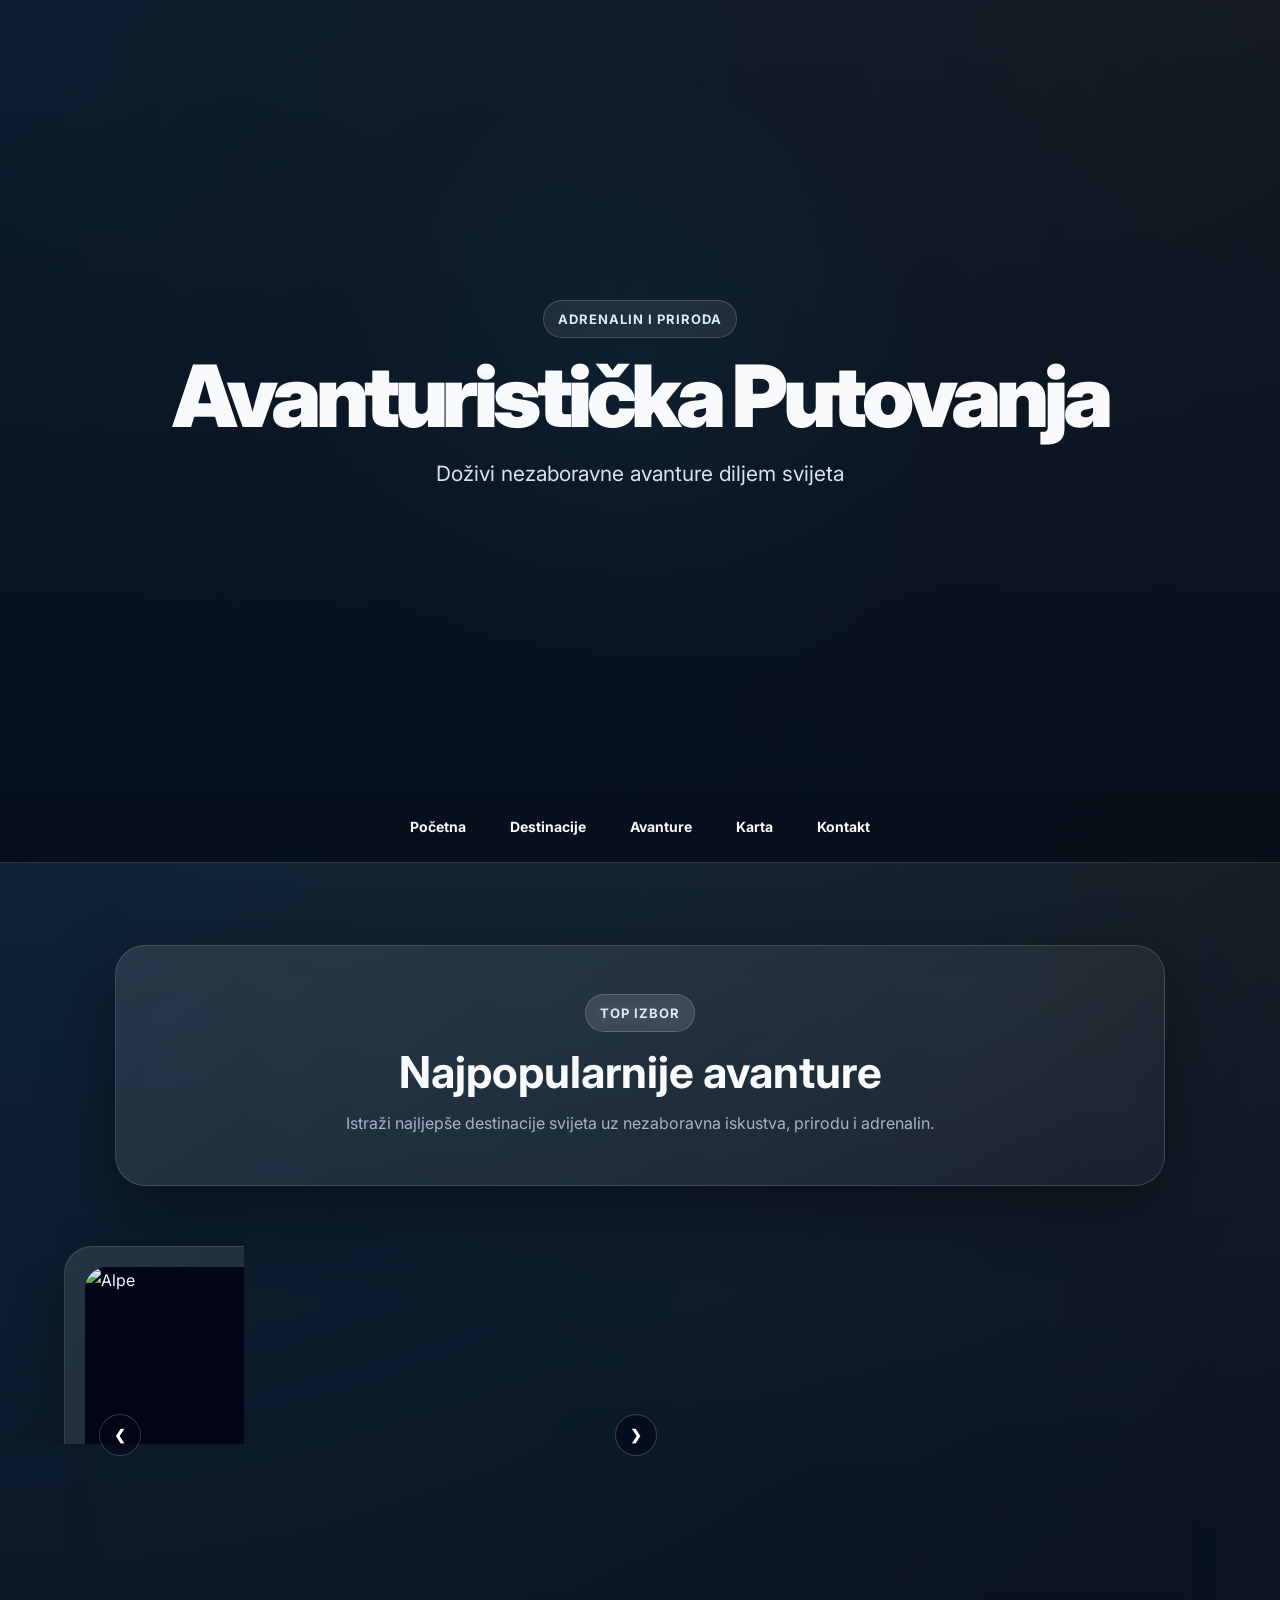
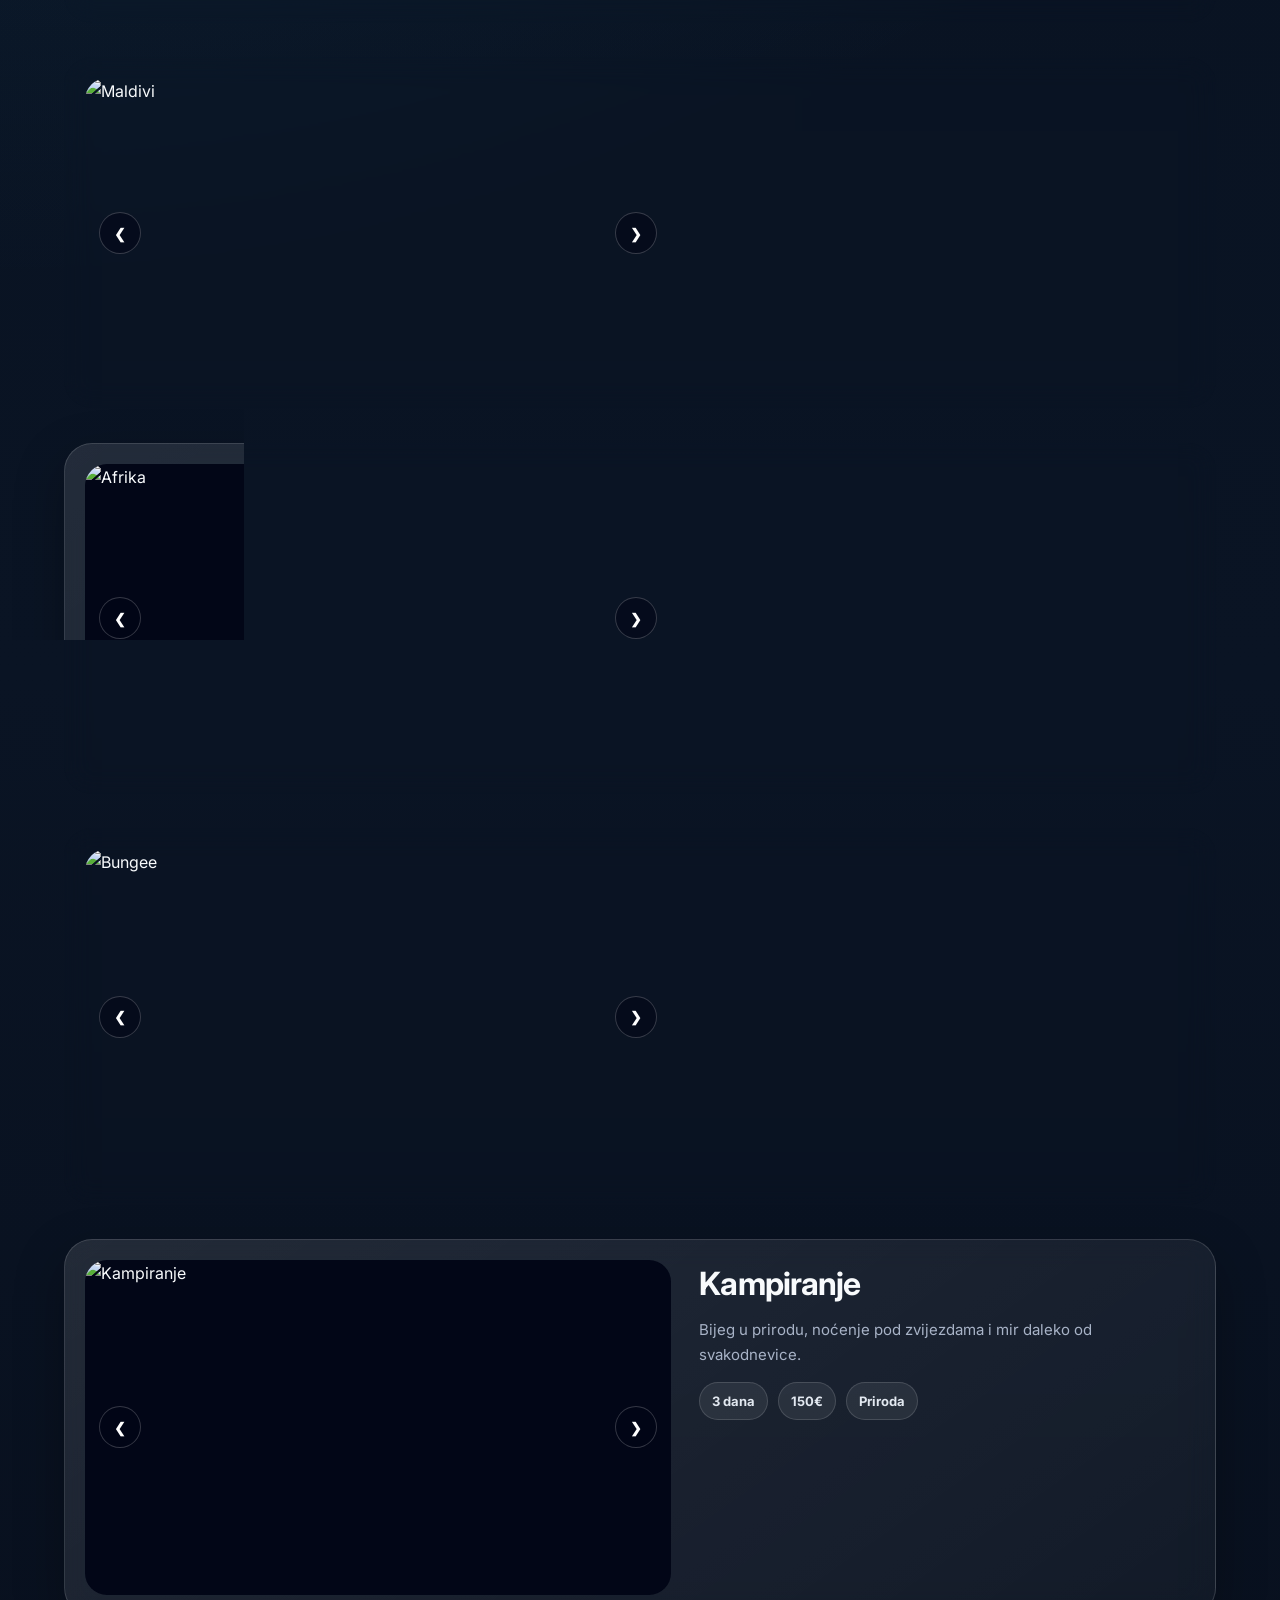
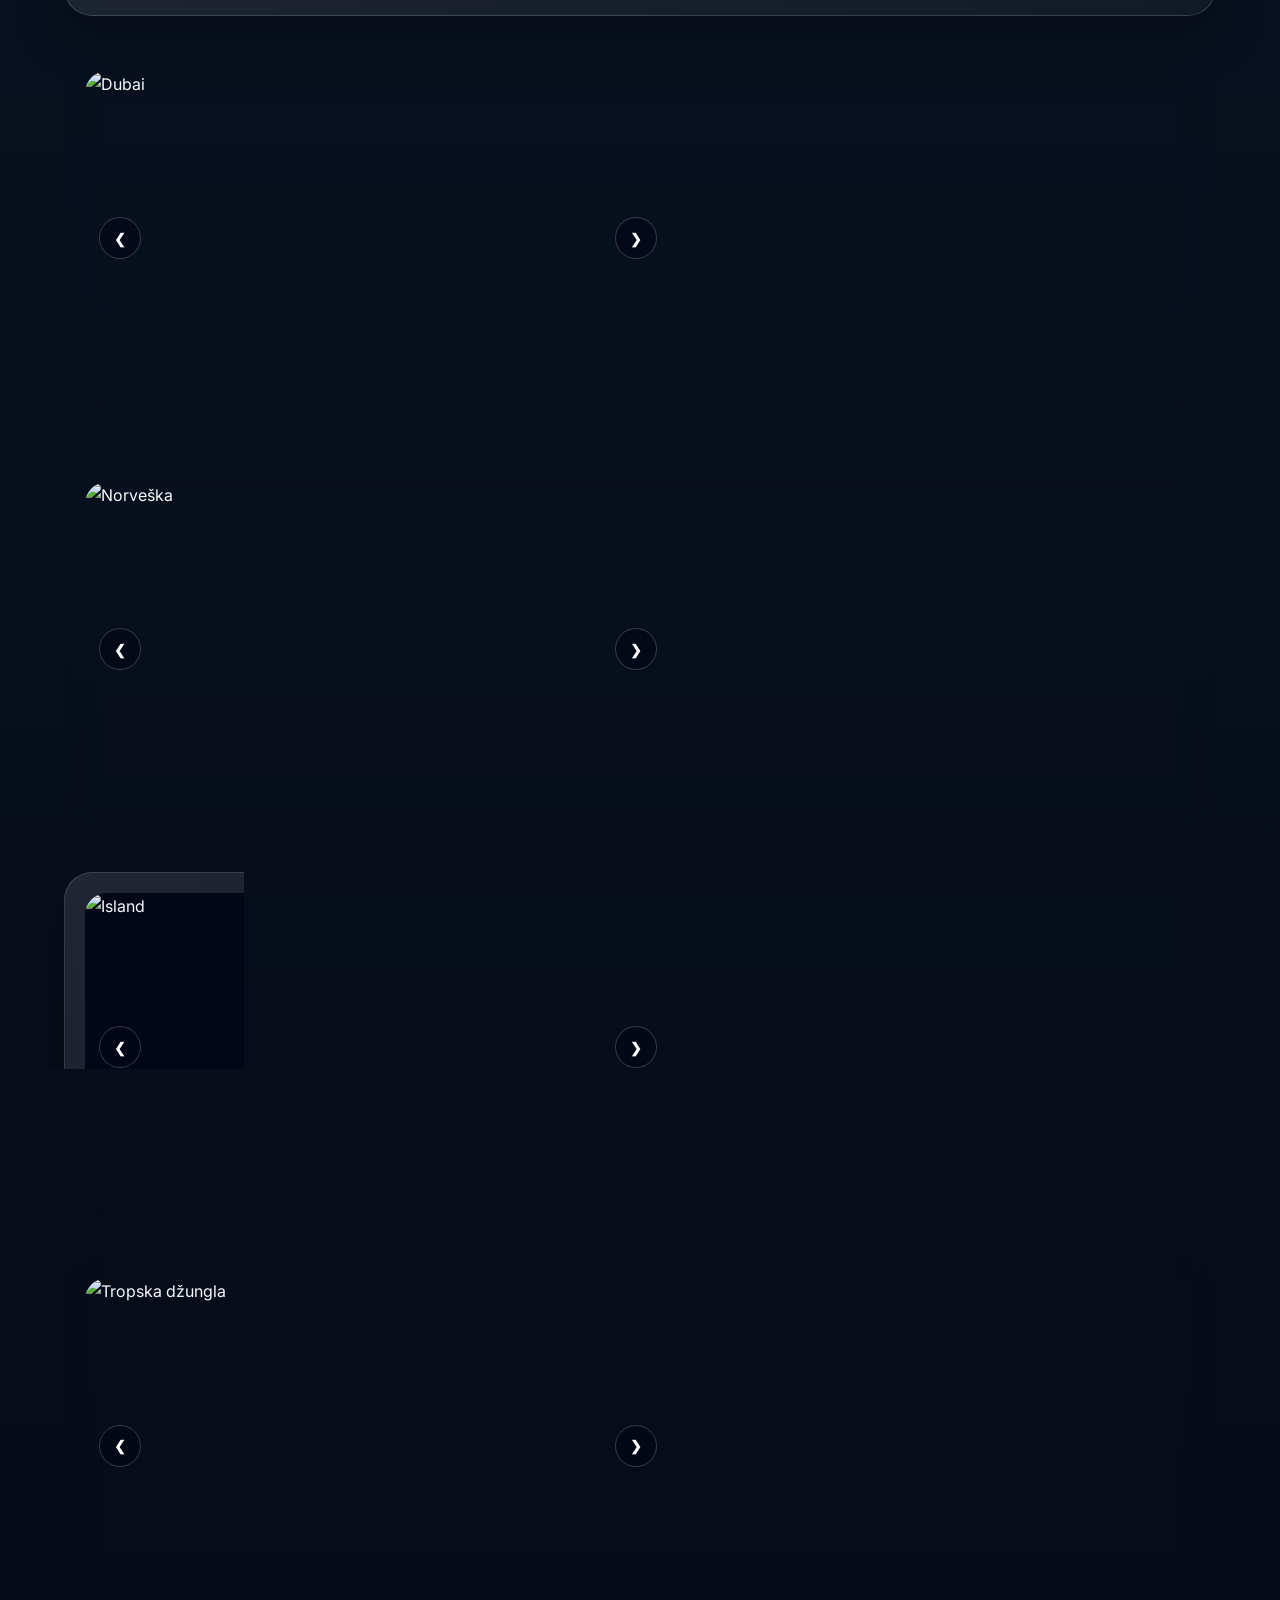
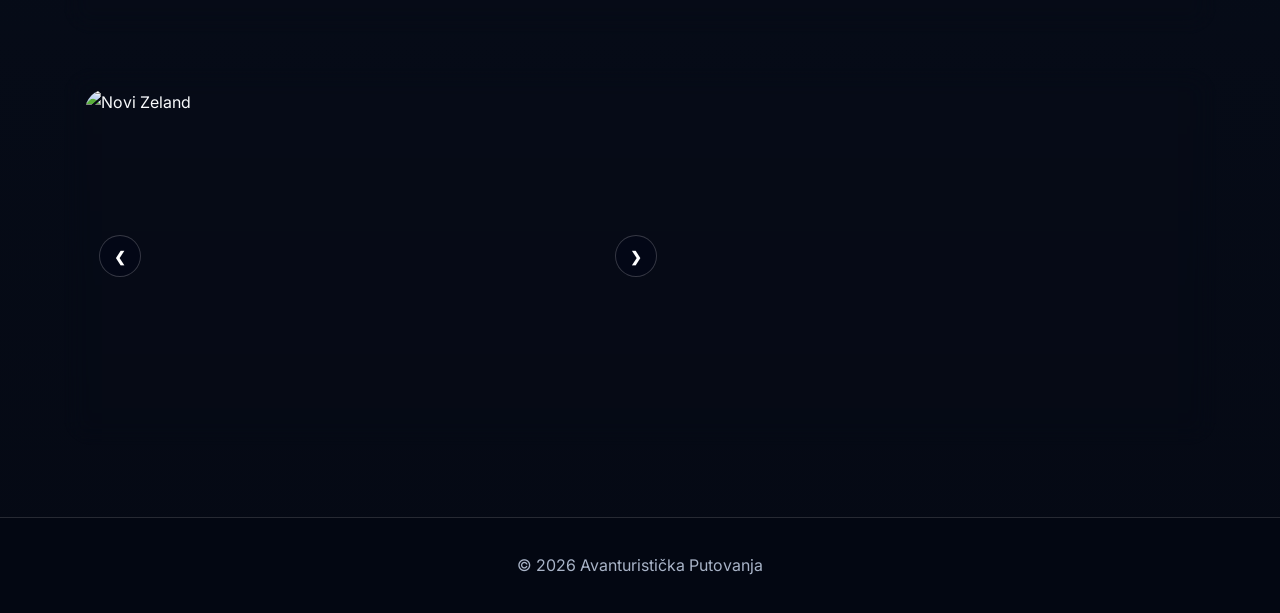
==== avanture.html @ 7ed27104 "Add files via upload" ====
<!DOCTYPE html>
<html lang="hr">
<head>
    <meta charset="UTF-8">
    <meta name="viewport" content="width=device-width, initial-scale=1.0">
    <title>Avanture</title>
    <link rel="icon" href="favicon.ico">
    <link rel="stylesheet" href="styles.css?v=2">
</head>
<body>

<header>
    <div class="hero-content">
        <span class="eyebrow">Adrenalin i priroda</span>
        <h1>Avanturistička Putovanja</h1>
        <p>Doživi nezaboravne avanture diljem svijeta</p>
    </div>
</header>

<nav class="meni">
    <a href="index.html">Početna</a>
    <a href="destinacije.html">Destinacije</a>
    <a href="avanture.html">Avanture</a>
    <a href="karta.html">Karta</a>
    <a href="kontakt.html">Kontakt</a>
</nav>

<section class="hero">
    <span class="eyebrow">Top izbor</span>
    <h2>Najpopularnije avanture</h2>
    <p>Istraži najljepše destinacije svijeta uz nezaboravna iskustva, prirodu i adrenalin.</p>
</section>

<main class="container">

    <article class="avantura">
        <div class="slideshow">
            <button class="prev" onclick="changeSlide(this,-1)">❮</button>
            <div class="slides"><img src="slike/alpe.jpg" class="active" alt="Alpe"><img src="slike/alpe2.jpg" alt="Alpe"><img src="slike/alpe3.jpg" alt="Alpe"></div>
            <button class="next" onclick="changeSlide(this,1)">❯</button>
        </div>
        <div class="desno"><h2>Alpe</h2><p>Planinarenje, svježi zrak i spektakularni pogledi na najpoznatije europske vrhove.</p><div class="info"><span>5 dana</span><span>450€</span><span>Planinarenje</span></div><iframe src="https://www.google.com/maps?q=45.9763,7.6586&output=embed" loading="lazy"></iframe></div>
    </article>

    <article class="avantura">
        <div class="slideshow">
            <button class="prev" onclick="changeSlide(this,-1)">❮</button>
            <div class="slides"><img src="slike/maldivi.jpg" class="active" alt="Maldivi"><img src="slike/maldivi2.jpg" alt="Maldivi"><img src="slike/maldivi3.jpg" alt="Maldivi"></div>
            <button class="next" onclick="changeSlide(this,1)">❯</button>
        </div>
        <div class="desno"><h2>Maldivi</h2><p>Ronjenje, tirkizno more i tropski raj za odmor i istraživanje podmorja.</p><div class="info"><span>7 dana</span><span>1200€</span><span>Ronjenje</span></div><iframe src="https://www.google.com/maps?q=4.1755,73.5093&output=embed" loading="lazy"></iframe></div>
    </article>

    <article class="avantura">
        <div class="slideshow">
            <button class="prev" onclick="changeSlide(this,-1)">❮</button>
            <div class="slides"><img src="slike/afrika.jpg" class="active" alt="Afrika"><img src="slike/afrika2.jpg" alt="Afrika"><img src="slike/afrika3.jpg" alt="Afrika"></div>
            <button class="next" onclick="changeSlide(this,1)">❯</button>
        </div>
        <div class="desno"><h2>Afrika</h2><p>Safari doživljaj, divlje životinje i priroda koja se pamti cijeli život.</p><div class="info"><span>6 dana</span><span>900€</span><span>Safari</span></div><iframe src="https://www.google.com/maps?q=-1.4061,35.0086&output=embed" loading="lazy"></iframe></div>
    </article>

    <article class="avantura">
        <div class="slideshow">
            <button class="prev" onclick="changeSlide(this,-1)">❮</button>
            <div class="slides"><img src="slike/bungee.jpg" class="active" alt="Bungee"><img src="slike/bungee2.jpg" alt="Bungee"><img src="slike/bungee3.jpg" alt="Bungee"></div>
            <button class="next" onclick="changeSlide(this,1)">❯</button>
        </div>
        <div class="desno"><h2>Bungee Jumping</h2><p>Ekstremni adrenalinski skokovi za one koji žele pravo iskustvo hrabrosti.</p><div class="info"><span>1 dan</span><span>80€</span><span>Adrenalin</span></div><iframe src="https://www.google.com/maps?q=-45.0220,168.7770&output=embed" loading="lazy"></iframe></div>
    </article>

    <article class="avantura">
        <div class="slideshow">
            <button class="prev" onclick="changeSlide(this,-1)">❮</button>
            <div class="slides"><img src="slike/kamp.jpg" class="active" alt="Kampiranje"><img src="slike/kamp2.jpg" alt="Kampiranje"><img src="slike/kamp3.jpg" alt="Kampiranje"></div>
            <button class="next" onclick="changeSlide(this,1)">❯</button>
        </div>
        <div class="desno"><h2>Kampiranje</h2><p>Bijeg u prirodu, noćenje pod zvijezdama i mir daleko od svakodnevice.</p><div class="info"><span>3 dana</span><span>150€</span><span>Priroda</span></div><iframe src="https://www.google.com/maps?q=47.5615,13.6495&output=embed" loading="lazy"></iframe></div>
    </article>

    <article class="avantura">
        <div class="slideshow">
            <button class="prev" onclick="changeSlide(this,-1)">❮</button>
            <div class="slides"><img src="slike/dubai.jpg" class="active" alt="Dubai"><img src="slike/dubai2.jpg" alt="Dubai"><img src="slike/dubai3.jpg" alt="Dubai"></div>
            <button class="next" onclick="changeSlide(this,1)">❯</button>
        </div>
        <div class="desno"><h2>Dubai</h2><p>Pustinjska avantura, vožnja po dinama i spoj luksuza s adrenalinskim iskustvima.</p><div class="info"><span>4 dana</span><span>600€</span><span>Pustinja</span></div><iframe src="https://www.google.com/maps?q=24.8667,55.3860&output=embed" loading="lazy"></iframe></div>
    </article>

    <article class="avantura">
        <div class="slideshow">
            <button class="prev" onclick="changeSlide(this,-1)">❮</button>
            <div class="slides"><img src="slike/norveska.jpg" class="active" alt="Norveška"><img src="slike/norveska2.jpg" alt="Norveška"><img src="slike/norveska3.jpg" alt="Norveška"></div>
            <button class="next" onclick="changeSlide(this,1)">❯</button>
        </div>
        <div class="desno"><h2>Norveška</h2><p>Fjordovi, hladna priroda, panoramske ceste i jedinstveni sjeverni krajolici.</p><div class="info"><span>5 dana</span><span>750€</span><span>Fjordovi</span></div><iframe src="https://www.google.com/maps?q=62.1049,7.2057&output=embed" loading="lazy"></iframe></div>
    </article>

    <article class="avantura">
        <div class="slideshow">
            <button class="prev" onclick="changeSlide(this,-1)">❮</button>
            <div class="slides"><img src="slike/island.jpg" class="active" alt="Island"><img src="slike/island2.jpg" alt="Island"><img src="slike/island3.jpg" alt="Island"></div>
            <button class="next" onclick="changeSlide(this,1)">❯</button>
        </div>
        <div class="desno"><h2>Island</h2><p>Gejziri, vulkani, slapovi i priroda koja izgleda kao drugi planet.</p><div class="info"><span>6 dana</span><span>850€</span><span>Vulkani</span></div><iframe src="https://www.google.com/maps?q=64.3136,-20.3024&output=embed" loading="lazy"></iframe></div>
    </article>

    <article class="avantura">
        <div class="slideshow">
            <button class="prev" onclick="changeSlide(this,-1)">❮</button>
            <div class="slides"><img src="slike/tropi.jpg" class="active" alt="Tropska džungla"><img src="slike/tropi2.jpg" alt="Tropska džungla"><img src="slike/tropi3.jpg" alt="Tropska džungla"></div>
            <button class="next" onclick="changeSlide(this,1)">❯</button>
        </div>
        <div class="desno"><h2>Tropska džungla</h2><p>Egzotična priroda, guste šume i potpuno drugačiji doživljaj putovanja.</p><div class="info"><span>5 dana</span><span>500€</span><span>Džungla</span></div><iframe src="https://www.google.com/maps?q=9.3927,-84.1400&output=embed" loading="lazy"></iframe></div>
    </article>

    <article class="avantura">
        <div class="slideshow">
            <button class="prev" onclick="changeSlide(this,-1)">❮</button>
            <div class="slides"><img src="slike/zeland.jpg" class="active" alt="Novi Zeland"><img src="slike/zeland2.jpg" alt="Novi Zeland"><img src="slike/zeland3.jpg" alt="Novi Zeland"></div>
            <button class="next" onclick="changeSlide(this,1)">❯</button>
        </div>
        <div class="desno"><h2>Novi Zeland</h2><p>Filmski pejzaži, trekking staze i priroda zbog koje svaki kadar izgleda posebno.</p><div class="info"><span>10 dana</span><span>1300€</span><span>Trekking</span></div><iframe src="https://www.google.com/maps?q=-44.8710,167.9090&output=embed" loading="lazy"></iframe></div>
    </article>

</main>

<script src="script.js"></script>

<footer>
    <p>© 2026 Avanturistička Putovanja</p>
</footer>

</body>
</html>
---- styles.css ----
@import url('https://fonts.googleapis.com/css2?family=Inter:wght@300;400;500;600;700;800;900&display=swap');

:root{
    --bg:#07111f;
    --bg-soft:#0d1b2f;
    --card:rgba(255,255,255,0.08);
    --card-strong:rgba(255,255,255,0.12);
    --text:#f8fafc;
    --muted:#a8b3c7;
    --primary:#38bdf8;
    --primary-dark:#2563eb;
    --accent:#f59e0b;
    --border:rgba(255,255,255,0.14);
    --shadow:0 24px 70px rgba(0,0,0,0.42);
}

*{
    margin:0;
    padding:0;
    box-sizing:border-box;
}

html{
    scroll-behavior:smooth;
}

body{
    min-height:100vh;
    font-family:'Inter',sans-serif;
    background:
        radial-gradient(circle at top left, rgba(56,189,248,0.18), transparent 34%),
        radial-gradient(circle at top right, rgba(245,158,11,0.12), transparent 28%),
        linear-gradient(180deg, #07111f, #0a1424 42%, #050914);
    color:var(--text);
    line-height:1.7;
}

img{
    max-width:100%;
    display:block;
}

header{
    min-height:88vh;
    display:flex;
    justify-content:center;
    align-items:center;
    text-align:center;
    position:relative;
    overflow:hidden;
    background:url("slike/pozadina.jpg") center/cover no-repeat;
    padding:32px;
}

header::before{
    content:"";
    position:absolute;
    inset:0;
    background:
        linear-gradient(180deg, rgba(2,6,23,0.45), rgba(7,17,31,0.96)),
        radial-gradient(circle at center, rgba(56,189,248,0.18), transparent 42%);
}

.hero-content{
    position:relative;
    z-index:1;
    max-width:950px;
    animation:fadeUp 0.8s ease both;
}

.eyebrow{
    display:inline-flex;
    align-items:center;
    gap:8px;
    margin-bottom:16px;
    padding:7px 14px;
    border:1px solid rgba(255,255,255,0.18);
    border-radius:999px;
    background:rgba(255,255,255,0.08);
    color:#dbeafe;
    font-size:13px;
    font-weight:700;
    letter-spacing:0.08em;
    text-transform:uppercase;
    backdrop-filter:blur(12px);
}

header h1{
    font-size:clamp(42px,7vw,86px);
    font-weight:900;
    letter-spacing:-0.06em;
    line-height:0.98;
    margin-bottom:18px;
}

header p{
    max-width:720px;
    margin:0 auto;
    color:#d7e3f5;
    font-size:clamp(16px,2vw,21px);
}

.hero-actions{
    display:flex;
    justify-content:center;
    flex-wrap:wrap;
    gap:14px;
    margin-top:30px;
}

.btn,
button{
    display:inline-flex;
    align-items:center;
    justify-content:center;
    width:max-content;
    padding:12px 20px;
    border:0;
    border-radius:999px;
    background:linear-gradient(135deg, var(--primary), var(--primary-dark));
    color:white;
    text-decoration:none;
    font-family:inherit;
    font-size:14px;
    font-weight:800;
    cursor:pointer;
    transition:0.25s ease;
    box-shadow:0 15px 35px rgba(37,99,235,0.32);
}

.btn-secondary{
    background:rgba(255,255,255,0.1);
    border:1px solid rgba(255,255,255,0.2);
    box-shadow:none;
}

.btn:hover,
button:hover{
    transform:translateY(-3px);
    box-shadow:0 20px 45px rgba(56,189,248,0.35);
}

.meni{
    position:sticky;
    top:0;
    z-index:1000;
    display:flex;
    justify-content:center;
    flex-wrap:wrap;
    gap:10px;
    padding:14px 20px;
    background:rgba(5,12,23,0.84);
    border-bottom:1px solid var(--border);
    backdrop-filter:blur(18px);
}

.meni a{
    color:var(--text);
    text-decoration:none;
    padding:9px 17px;
    border-radius:999px;
    font-size:14px;
    font-weight:700;
    transition:0.25s ease;
}

.meni a:hover{
    background:linear-gradient(135deg, var(--primary), var(--primary-dark));
    color:white;
    box-shadow:0 10px 25px rgba(37,99,235,0.28);
}

.hero{
    width:90%;
    max-width:1050px;
    margin:82px auto 30px;
    padding:48px 34px;
    text-align:center;
    background:linear-gradient(145deg, rgba(255,255,255,0.105), rgba(255,255,255,0.04));
    border:1px solid var(--border);
    border-radius:30px;
    box-shadow:var(--shadow);
    backdrop-filter:blur(14px);
}

.hero h2{
    font-size:clamp(28px,4vw,44px);
    line-height:1.1;
    margin-bottom:14px;
}

.hero p{
    max-width:790px;
    margin:0 auto;
    color:var(--muted);
}

.container{
    width:90%;
    max-width:1220px;
    margin:60px auto 0;
    display:flex;
    flex-direction:column;
    gap:34px;
}

.grid{
    display:grid;
    grid-template-columns:repeat(2, minmax(0, 1fr));
    gap:24px;
}

.card,
.avantura,
.table-card,
.contact-box{
    background:linear-gradient(145deg, rgba(255,255,255,0.105), rgba(255,255,255,0.04));
    border:1px solid var(--border);
    border-radius:28px;
    box-shadow:0 18px 50px rgba(0,0,0,0.28);
    backdrop-filter:blur(14px);
}

.card,
.avantura{
    display:grid;
    grid-template-columns:1.08fr 0.92fr;
    gap:24px;
    padding:20px;
    transition:0.3s ease;
}

.simple-card{
    display:block;
    padding:28px;
}

.card:hover,
.avantura:hover{
    transform:translateY(-7px);
    border-color:rgba(56,189,248,0.48);
    box-shadow:0 28px 70px rgba(0,0,0,0.43);
}

.slideshow{
    position:relative;
    min-height:290px;
    border-radius:22px;
    overflow:hidden;
    background:#020617;
}

.slides,
.slides img{
    width:100%;
    height:100%;
}

.slides img{
    position:absolute;
    inset:0;
    display:none;
    object-fit:cover;
}

.slides img.active{
    display:block;
    animation:fade 0.35s ease both;
}

.prev,
.next{
    position:absolute;
    top:50%;
    z-index:3;
    width:42px;
    height:42px;
    padding:0;
    transform:translateY(-50%);
    background:rgba(2,6,23,0.58);
    border:1px solid rgba(255,255,255,0.2);
    box-shadow:none;
}

.prev:hover,
.next:hover{
    transform:translateY(-50%) scale(1.08);
}

.prev{
    left:14px;
}

.next{
    right:14px;
}

.desno{
    display:flex;
    flex-direction:column;
    justify-content:center;
    gap:14px;
    padding:6px 4px;
}

.card h2,
.avantura h2,
.table-card h2,
.contact-box h2{
    font-size:clamp(24px,3vw,32px);
    line-height:1.15;
    letter-spacing:-0.03em;
}

.card p,
.avantura p,
.simple-card p{
    color:var(--muted);
    font-size:15px;
}

.info{
    display:flex;
    flex-wrap:wrap;
    gap:10px;
}

.info span{
    padding:7px 12px;
    border:1px solid rgba(255,255,255,0.14);
    border-radius:999px;
    background:rgba(255,255,255,0.075);
    color:#e2e8f0;
    font-size:13px;
    font-weight:700;
}

iframe{
    width:100%;
    height:155px;
    border:0;
    border-radius:18px;
    filter:saturate(0.9) contrast(1.02);
}

.table-card{
    padding:28px;
    overflow:hidden;
}

.table-card h2{
    margin-bottom:18px;
}

table{
    width:100%;
    border-collapse:separate;
    border-spacing:0;
    overflow:hidden;
    border-radius:18px;
    background:rgba(255,255,255,0.05);
}

th,
td{
    padding:16px;
    text-align:left;
    border-bottom:1px solid rgba(255,255,255,0.1);
}

th{
    background:rgba(56,189,248,0.14);
    color:white;
    font-size:14px;
    text-transform:uppercase;
    letter-spacing:0.06em;
}

td{
    color:var(--muted);
}

tr:last-child td{
    border-bottom:0;
}

.contact-box{
    width:90%;
    max-width:640px;
    margin:85px auto 0;
    padding:34px;
}

.contact-box h2{
    text-align:center;
    margin-bottom:24px;
}

label{
    display:block;
    margin:13px 0 7px;
    color:#dbeafe;
    font-size:14px;
    font-weight:700;
}

input,
textarea{
    width:100%;
    padding:14px 15px;
    border:1px solid var(--border);
    border-radius:16px;
    background:rgba(2,6,23,0.4);
    color:var(--text);
    outline:none;
    font:inherit;
    transition:0.25s ease;
}

textarea{
    min-height:145px;
    resize:vertical;
}

input:focus,
textarea:focus{
    border-color:var(--primary);
    box-shadow:0 0 0 4px rgba(56,189,248,0.12);
}

.contact-box button{
    width:100%;
    margin-top:18px;
}

.map-header,
.contact-header{
    min-height:58vh;
}

.map-page{
    width:90%;
    max-width:1220px;
    margin:0 auto;
}

.map-intro{
    width:100%;
    margin:70px 0 28px;
}

#map{
    width:100%;
    height:72vh;
    min-height:520px;
    border-radius:28px;
    overflow:hidden;
    border:1px solid var(--border);
    box-shadow:var(--shadow);
    margin-bottom:30px;
}

.leaflet-popup-content-wrapper,
.leaflet-popup-tip{
    background:#0f172a;
    color:white;
}

footer{
    margin-top:72px;
    padding:34px 20px;
    text-align:center;
    color:var(--muted);
    background:#030712;
    border-top:1px solid var(--border);
}

@keyframes fadeUp{
    from{
        opacity:0;
        transform:translateY(20px);
    }
    to{
        opacity:1;
        transform:translateY(0);
    }
}

@keyframes fade{
    from{
        opacity:0.55;
    }
    to{
        opacity:1;
    }
}

@media(max-width:900px){
    header{
        min-height:76vh;
    }

    .card,
    .avantura{
        grid-template-columns:1fr;
    }

    .slideshow{
        min-height:245px;
    }

    .grid{
        grid-template-columns:1fr;
    }

    .hero{
        margin-top:56px;
        padding:36px 24px;
    }
}

@media(max-width:620px){
    header{
        padding:24px 18px;
    }

    .meni{
        justify-content:flex-start;
        flex-wrap:nowrap;
        overflow-x:auto;
        padding:12px;
    }

    .meni a{
        white-space:nowrap;
    }

    .container,
    .map-page{
        width:92%;
    }

    .card,
    .avantura,
    .table-card,
    .contact-box{
        border-radius:22px;
    }

    .card,
    .avantura{
        padding:14px;
    }

    .simple-card,
    .table-card,
    .contact-box{
        padding:22px;
    }

    .slideshow{
        min-height:220px;
        border-radius:18px;
    }

    th,
    td{
        padding:12px;
        font-size:13px;
    }

    .hero-actions,
    .btn{
        width:100%;
    }

    #map{
        min-height:420px;
    }
}
.success-header{
    min-height:100vh;
    background:
        linear-gradient(rgba(0,0,0,0.65), rgba(8,17,31,0.95)),
        url("slike/pozadina.jpg") center/cover no-repeat;
    display:flex;
    align-items:center;
    justify-content:center;
    padding:30px;
}

.success-box{
    max-width:650px;
    width:100%;
    text-align:center;
    padding:45px 35px;
    background:linear-gradient(145deg, rgba(255,255,255,0.12), rgba(255,255,255,0.04));
    border:1px solid rgba(255,255,255,0.14);
    border-radius:28px;
    box-shadow:0 25px 60px rgba(0,0,0,0.45);
    backdrop-filter:blur(14px);
}

.success-box h1{
    font-size:clamp(32px,5vw,54px);
    margin-bottom:15px;
    color:#f8fafc;
}

.success-box p{
    color:#cbd5e1;
    margin-bottom:28px;
    font-size:17px;
}

.btn{
    display:inline-block;
    margin:8px;
    padding:12px 20px;
    border-radius:999px;
    background:linear-gradient(135deg, #3b82f6, #2563eb);
    color:white;
    text-decoration:none;
    font-weight:700;
    box-shadow:0 12px 28px rgba(59,130,246,0.35);
    transition:0.25s ease;
}

.btn:hover{
    transform:translateY(-3px);
    box-shadow:0 16px 36px rgba(59,130,246,0.5);
}

.btn.secondary{
    background:rgba(255,255,255,0.1);
    border:1px solid rgba(255,255,255,0.15);
}
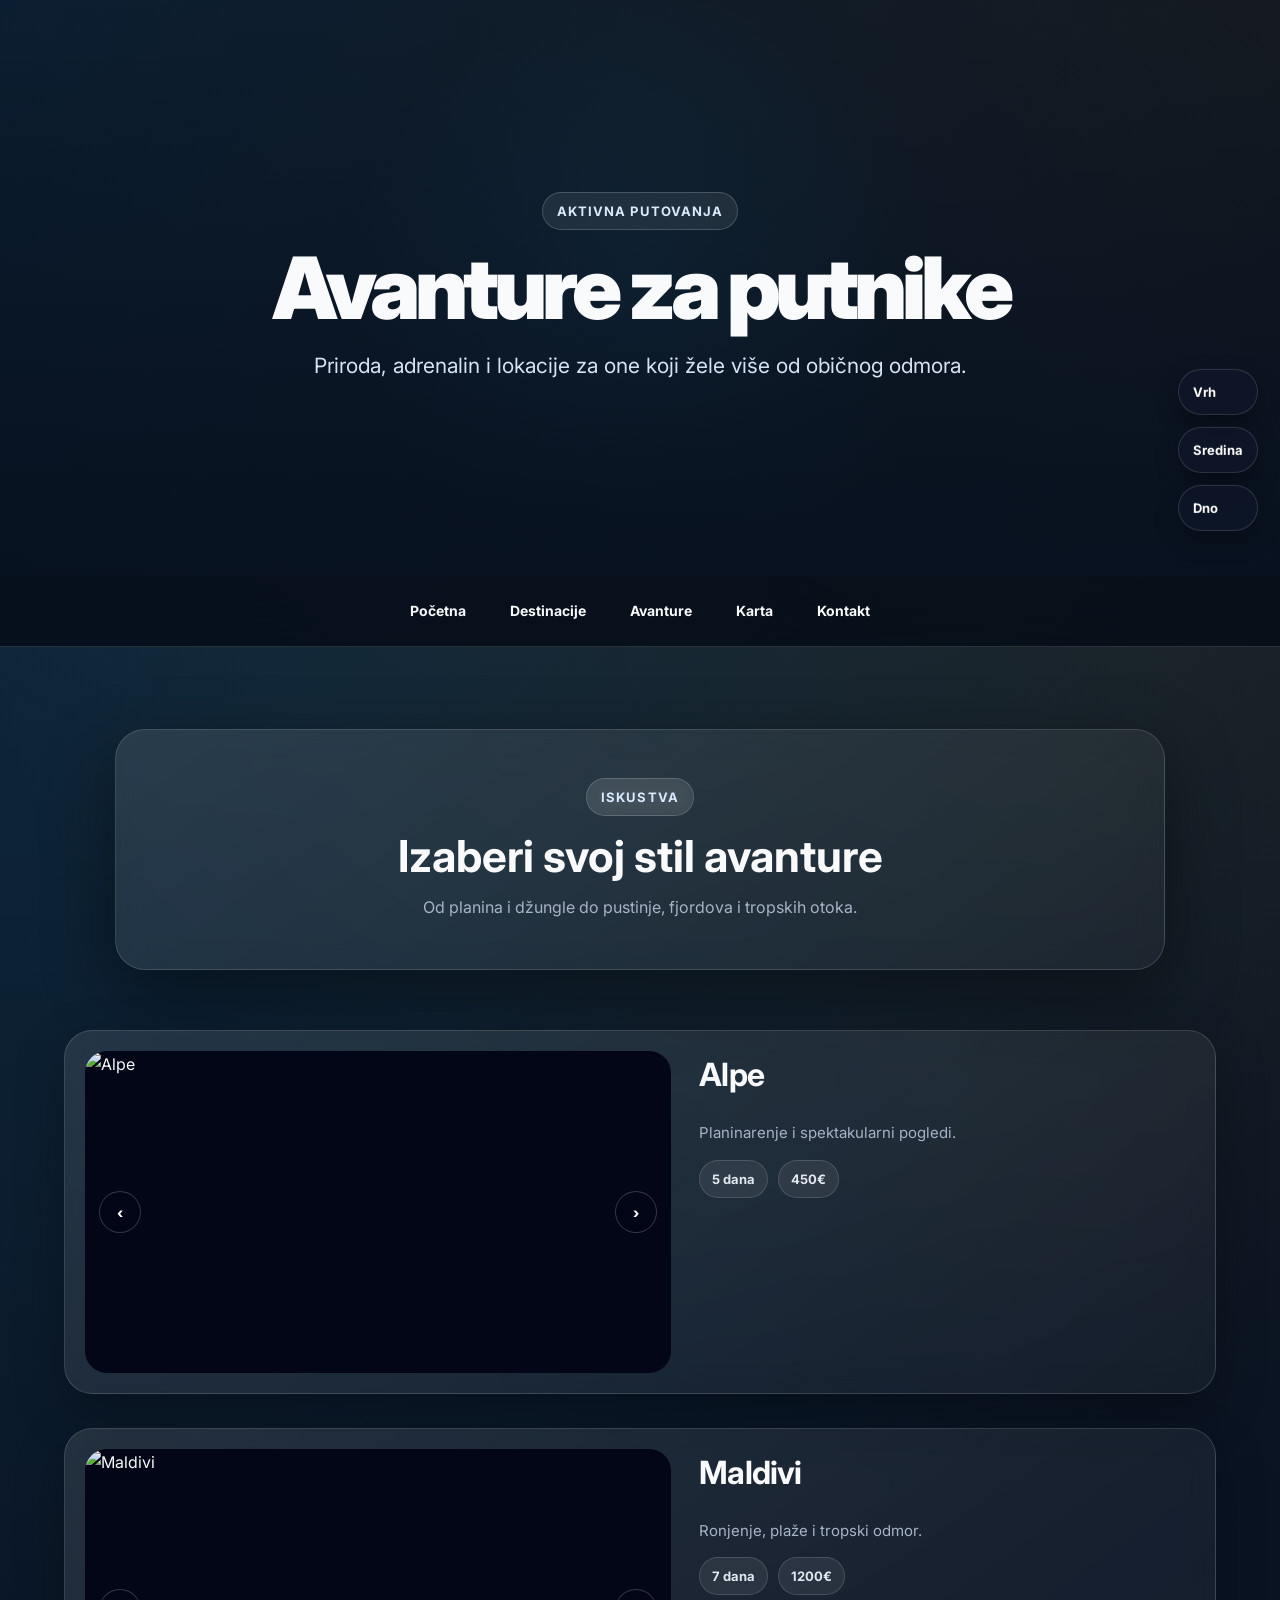
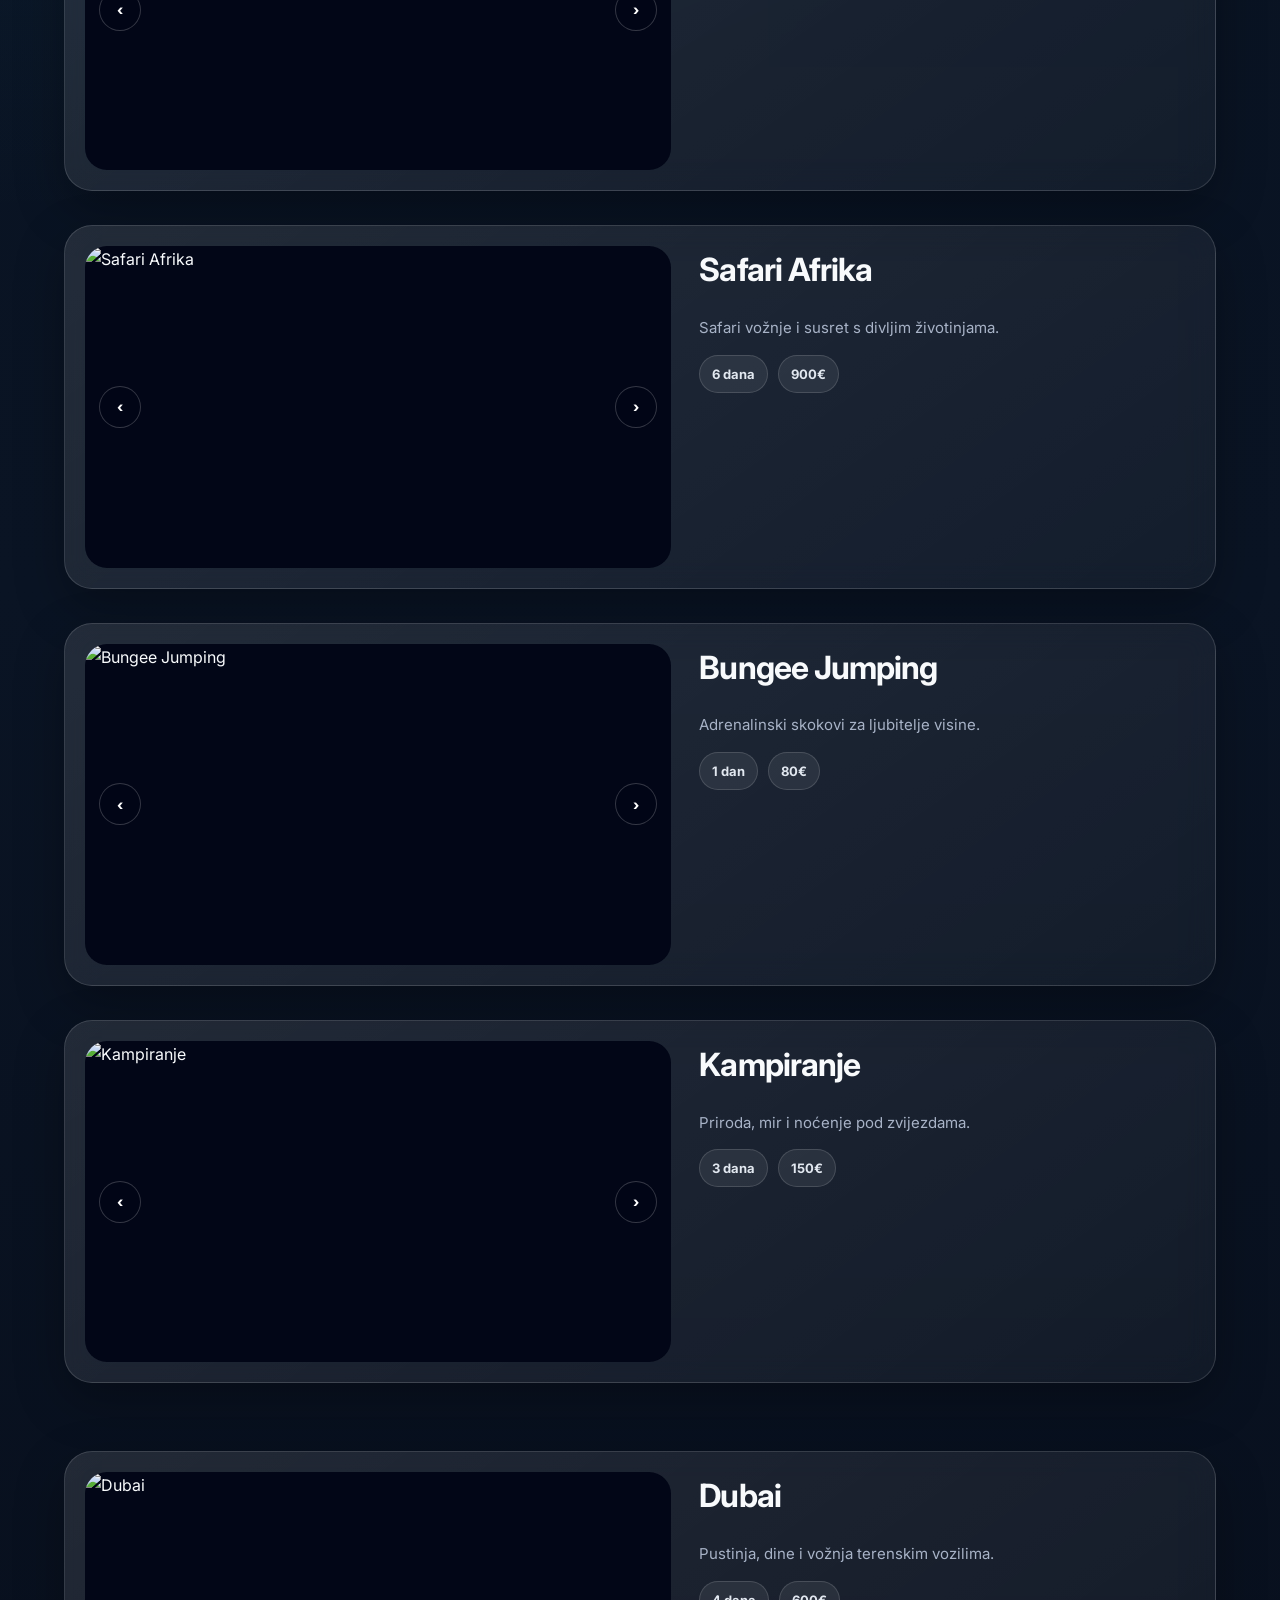
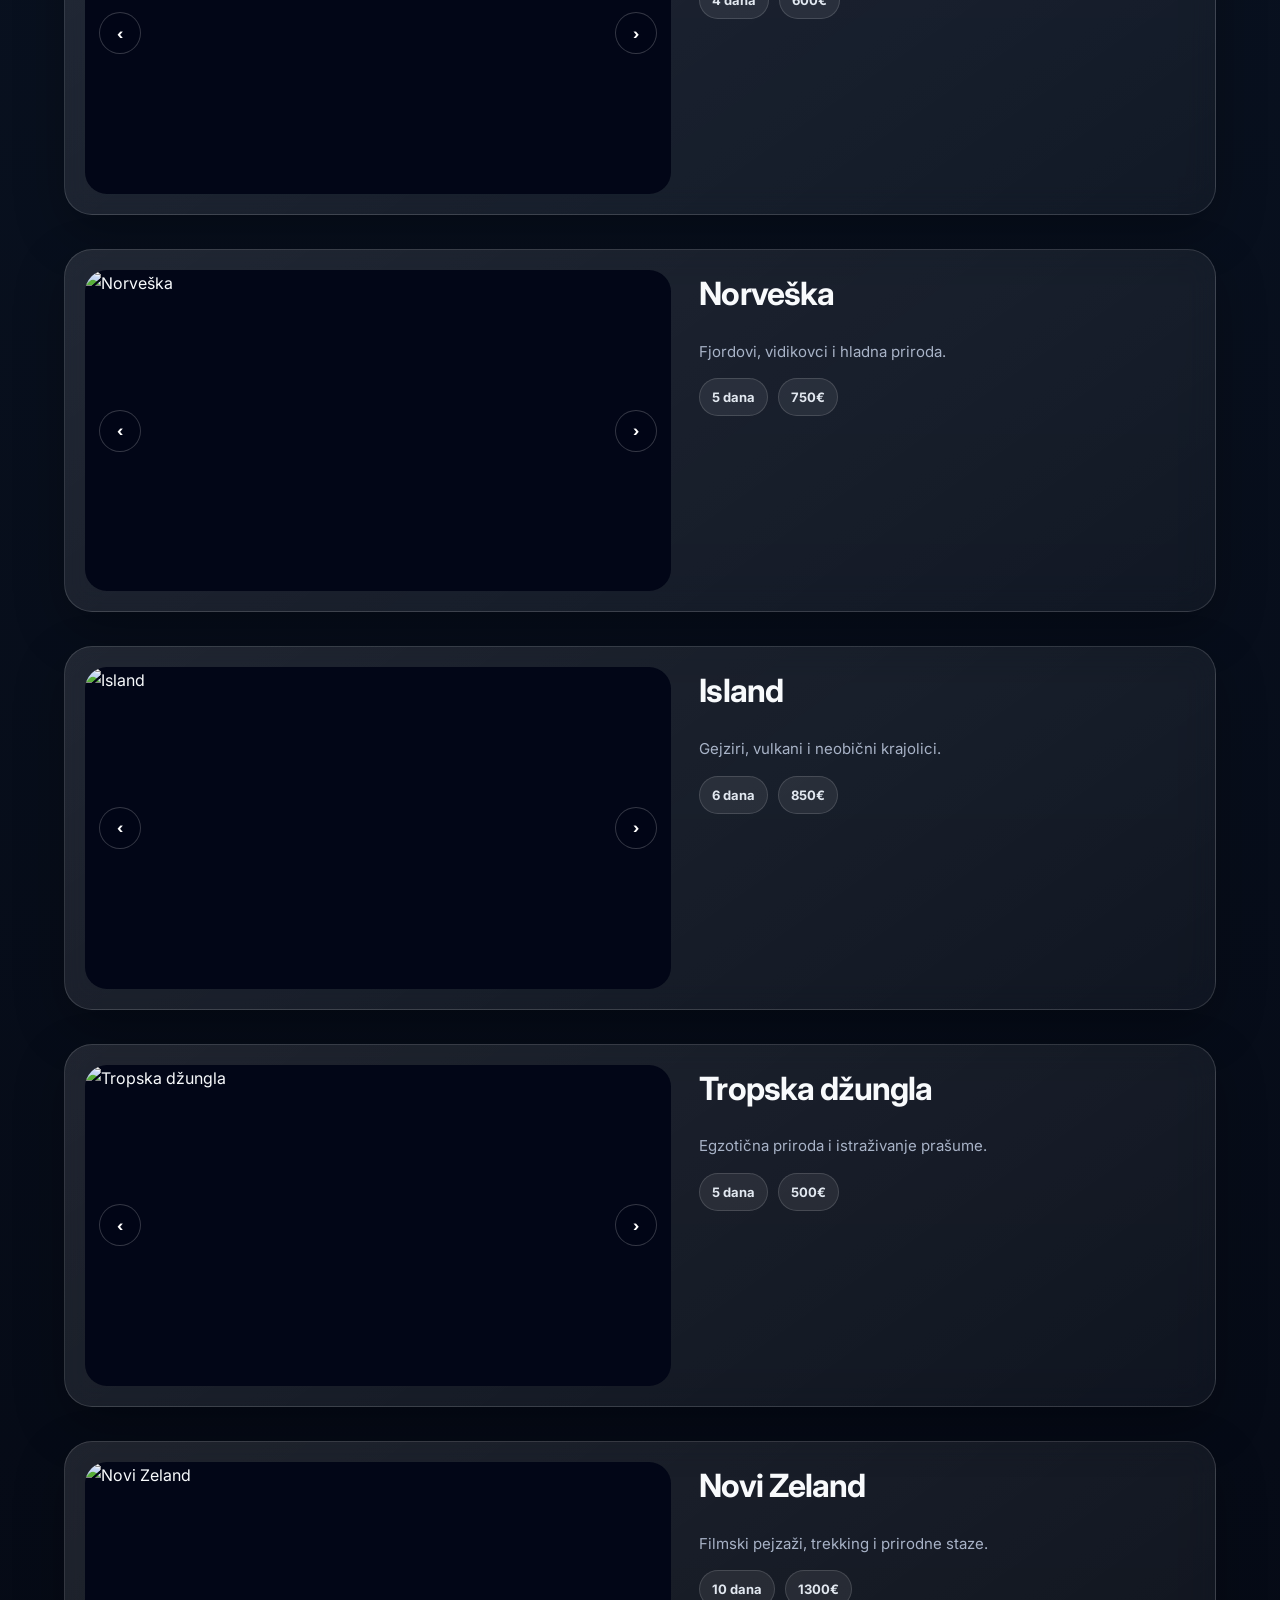
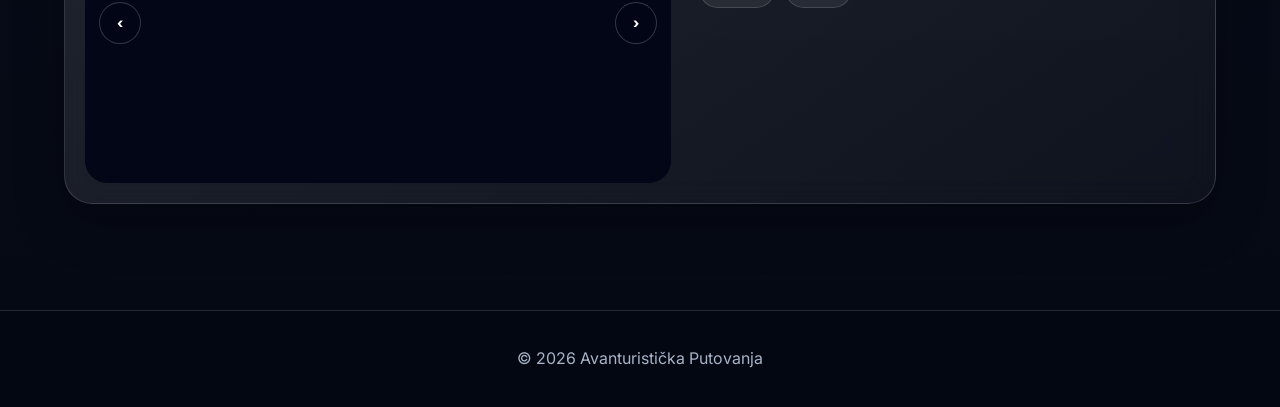
==== commit 00e099e5: "Add files via upload" ====
--- a/avanture.html
+++ b/avanture.html
@@ -5,15 +5,21 @@
     <meta name="viewport" content="width=device-width, initial-scale=1.0">
     <title>Avanture</title>
     <link rel="icon" href="favicon.ico">
-    <link rel="stylesheet" href="styles.css?v=2">
+    <link rel="stylesheet" href="styles.css">
 </head>
 <body>
 
-<header>
+<aside class="side-nav">
+    <a href="#vrh">Vrh</a>
+    <a href="#sredina">Sredina</a>
+    <a href="#dno">Dno</a>
+</aside>
+
+<header id="vrh" class="page-header adventures-header">
     <div class="hero-content">
-        <span class="eyebrow">Adrenalin i priroda</span>
-        <h1>Avanturistička Putovanja</h1>
-        <p>Doživi nezaboravne avanture diljem svijeta</p>
+        <span class="eyebrow">Aktivna putovanja</span>
+        <h1>Avanture za putnike</h1>
+        <p>Priroda, adrenalin i lokacije za one koji žele više od običnog odmora.</p>
     </div>
 </header>
 
@@ -25,104 +31,227 @@
     <a href="kontakt.html">Kontakt</a>
 </nav>
 
-<section class="hero">
-    <span class="eyebrow">Top izbor</span>
-    <h2>Najpopularnije avanture</h2>
-    <p>Istraži najljepše destinacije svijeta uz nezaboravna iskustva, prirodu i adrenalin.</p>
-</section>
-
-<main class="container">
-
-    <article class="avantura">
-        <div class="slideshow">
-            <button class="prev" onclick="changeSlide(this,-1)">❮</button>
-            <div class="slides"><img src="slike/alpe.jpg" class="active" alt="Alpe"><img src="slike/alpe2.jpg" alt="Alpe"><img src="slike/alpe3.jpg" alt="Alpe"></div>
-            <button class="next" onclick="changeSlide(this,1)">❯</button>
-        </div>
-        <div class="desno"><h2>Alpe</h2><p>Planinarenje, svježi zrak i spektakularni pogledi na najpoznatije europske vrhove.</p><div class="info"><span>5 dana</span><span>450€</span><span>Planinarenje</span></div><iframe src="https://www.google.com/maps?q=45.9763,7.6586&output=embed" loading="lazy"></iframe></div>
-    </article>
-
-    <article class="avantura">
-        <div class="slideshow">
-            <button class="prev" onclick="changeSlide(this,-1)">❮</button>
-            <div class="slides"><img src="slike/maldivi.jpg" class="active" alt="Maldivi"><img src="slike/maldivi2.jpg" alt="Maldivi"><img src="slike/maldivi3.jpg" alt="Maldivi"></div>
-            <button class="next" onclick="changeSlide(this,1)">❯</button>
-        </div>
-        <div class="desno"><h2>Maldivi</h2><p>Ronjenje, tirkizno more i tropski raj za odmor i istraživanje podmorja.</p><div class="info"><span>7 dana</span><span>1200€</span><span>Ronjenje</span></div><iframe src="https://www.google.com/maps?q=4.1755,73.5093&output=embed" loading="lazy"></iframe></div>
-    </article>
-
-    <article class="avantura">
-        <div class="slideshow">
-            <button class="prev" onclick="changeSlide(this,-1)">❮</button>
-            <div class="slides"><img src="slike/afrika.jpg" class="active" alt="Afrika"><img src="slike/afrika2.jpg" alt="Afrika"><img src="slike/afrika3.jpg" alt="Afrika"></div>
-            <button class="next" onclick="changeSlide(this,1)">❯</button>
-        </div>
-        <div class="desno"><h2>Afrika</h2><p>Safari doživljaj, divlje životinje i priroda koja se pamti cijeli život.</p><div class="info"><span>6 dana</span><span>900€</span><span>Safari</span></div><iframe src="https://www.google.com/maps?q=-1.4061,35.0086&output=embed" loading="lazy"></iframe></div>
-    </article>
-
-    <article class="avantura">
-        <div class="slideshow">
-            <button class="prev" onclick="changeSlide(this,-1)">❮</button>
-            <div class="slides"><img src="slike/bungee.jpg" class="active" alt="Bungee"><img src="slike/bungee2.jpg" alt="Bungee"><img src="slike/bungee3.jpg" alt="Bungee"></div>
-            <button class="next" onclick="changeSlide(this,1)">❯</button>
-        </div>
-        <div class="desno"><h2>Bungee Jumping</h2><p>Ekstremni adrenalinski skokovi za one koji žele pravo iskustvo hrabrosti.</p><div class="info"><span>1 dan</span><span>80€</span><span>Adrenalin</span></div><iframe src="https://www.google.com/maps?q=-45.0220,168.7770&output=embed" loading="lazy"></iframe></div>
-    </article>
-
-    <article class="avantura">
-        <div class="slideshow">
-            <button class="prev" onclick="changeSlide(this,-1)">❮</button>
-            <div class="slides"><img src="slike/kamp.jpg" class="active" alt="Kampiranje"><img src="slike/kamp2.jpg" alt="Kampiranje"><img src="slike/kamp3.jpg" alt="Kampiranje"></div>
-            <button class="next" onclick="changeSlide(this,1)">❯</button>
-        </div>
-        <div class="desno"><h2>Kampiranje</h2><p>Bijeg u prirodu, noćenje pod zvijezdama i mir daleko od svakodnevice.</p><div class="info"><span>3 dana</span><span>150€</span><span>Priroda</span></div><iframe src="https://www.google.com/maps?q=47.5615,13.6495&output=embed" loading="lazy"></iframe></div>
-    </article>
-
-    <article class="avantura">
-        <div class="slideshow">
-            <button class="prev" onclick="changeSlide(this,-1)">❮</button>
-            <div class="slides"><img src="slike/dubai.jpg" class="active" alt="Dubai"><img src="slike/dubai2.jpg" alt="Dubai"><img src="slike/dubai3.jpg" alt="Dubai"></div>
-            <button class="next" onclick="changeSlide(this,1)">❯</button>
-        </div>
-        <div class="desno"><h2>Dubai</h2><p>Pustinjska avantura, vožnja po dinama i spoj luksuza s adrenalinskim iskustvima.</p><div class="info"><span>4 dana</span><span>600€</span><span>Pustinja</span></div><iframe src="https://www.google.com/maps?q=24.8667,55.3860&output=embed" loading="lazy"></iframe></div>
-    </article>
-
-    <article class="avantura">
-        <div class="slideshow">
-            <button class="prev" onclick="changeSlide(this,-1)">❮</button>
-            <div class="slides"><img src="slike/norveska.jpg" class="active" alt="Norveška"><img src="slike/norveska2.jpg" alt="Norveška"><img src="slike/norveska3.jpg" alt="Norveška"></div>
-            <button class="next" onclick="changeSlide(this,1)">❯</button>
-        </div>
-        <div class="desno"><h2>Norveška</h2><p>Fjordovi, hladna priroda, panoramske ceste i jedinstveni sjeverni krajolici.</p><div class="info"><span>5 dana</span><span>750€</span><span>Fjordovi</span></div><iframe src="https://www.google.com/maps?q=62.1049,7.2057&output=embed" loading="lazy"></iframe></div>
-    </article>
-
-    <article class="avantura">
-        <div class="slideshow">
-            <button class="prev" onclick="changeSlide(this,-1)">❮</button>
-            <div class="slides"><img src="slike/island.jpg" class="active" alt="Island"><img src="slike/island2.jpg" alt="Island"><img src="slike/island3.jpg" alt="Island"></div>
-            <button class="next" onclick="changeSlide(this,1)">❯</button>
-        </div>
-        <div class="desno"><h2>Island</h2><p>Gejziri, vulkani, slapovi i priroda koja izgleda kao drugi planet.</p><div class="info"><span>6 dana</span><span>850€</span><span>Vulkani</span></div><iframe src="https://www.google.com/maps?q=64.3136,-20.3024&output=embed" loading="lazy"></iframe></div>
-    </article>
-
-    <article class="avantura">
-        <div class="slideshow">
-            <button class="prev" onclick="changeSlide(this,-1)">❮</button>
-            <div class="slides"><img src="slike/tropi.jpg" class="active" alt="Tropska džungla"><img src="slike/tropi2.jpg" alt="Tropska džungla"><img src="slike/tropi3.jpg" alt="Tropska džungla"></div>
-            <button class="next" onclick="changeSlide(this,1)">❯</button>
-        </div>
-        <div class="desno"><h2>Tropska džungla</h2><p>Egzotična priroda, guste šume i potpuno drugačiji doživljaj putovanja.</p><div class="info"><span>5 dana</span><span>500€</span><span>Džungla</span></div><iframe src="https://www.google.com/maps?q=9.3927,-84.1400&output=embed" loading="lazy"></iframe></div>
-    </article>
-
-    <article class="avantura">
-        <div class="slideshow">
-            <button class="prev" onclick="changeSlide(this,-1)">❮</button>
-            <div class="slides"><img src="slike/zeland.jpg" class="active" alt="Novi Zeland"><img src="slike/zeland2.jpg" alt="Novi Zeland"><img src="slike/zeland3.jpg" alt="Novi Zeland"></div>
-            <button class="next" onclick="changeSlide(this,1)">❯</button>
-        </div>
-        <div class="desno"><h2>Novi Zeland</h2><p>Filmski pejzaži, trekking staze i priroda zbog koje svaki kadar izgleda posebno.</p><div class="info"><span>10 dana</span><span>1300€</span><span>Trekking</span></div><iframe src="https://www.google.com/maps?q=-44.8710,167.9090&output=embed" loading="lazy"></iframe></div>
-    </article>
-
+<main>
+    <section class="intro">
+        <span class="eyebrow">Iskustva</span>
+        <h2>Izaberi svoj stil avanture</h2>
+        <p>Od planina i džungle do pustinje, fjordova i tropskih otoka.</p>
+    </section>
+
+    <section class="container">
+        <article class="card adventure-card">
+            <div class="slideshow">
+                <button class="prev" type="button" onclick="changeSlide(this,-1)">‹</button>
+                <div class="slides">
+                <img src="slike/alpe.jpg" class="active" alt="Alpe">
+                <img src="slike/alpe2.jpg" alt="Alpe">
+                <img src="slike/alpe3.jpg" alt="Alpe">
+                </div>
+                <button class="next" type="button" onclick="changeSlide(this,1)">›</button>
+            </div>
+            <div class="card-content">
+                <h2>Alpe</h2>
+                <p>Planinarenje i spektakularni pogledi.</p>
+                <div class="info">
+                    <span>5 dana</span>
+                    <span>450€</span>
+                </div>
+                <iframe src="https://www.google.com/maps?q=45.9763,7.6586&output=embed" loading="lazy"></iframe>
+            </div>
+        </article>
+
+        <article class="card adventure-card">
+            <div class="slideshow">
+                <button class="prev" type="button" onclick="changeSlide(this,-1)">‹</button>
+                <div class="slides">
+                <img src="slike/maldivi.jpg" class="active" alt="Maldivi">
+                <img src="slike/maldivi2.jpg" alt="Maldivi">
+                <img src="slike/maldivi3.jpg" alt="Maldivi">
+                </div>
+                <button class="next" type="button" onclick="changeSlide(this,1)">›</button>
+            </div>
+            <div class="card-content">
+                <h2>Maldivi</h2>
+                <p>Ronjenje, plaže i tropski odmor.</p>
+                <div class="info">
+                    <span>7 dana</span>
+                    <span>1200€</span>
+                </div>
+                <iframe src="https://www.google.com/maps?q=4.1755,73.5093&output=embed" loading="lazy"></iframe>
+            </div>
+        </article>
+
+        <article class="card adventure-card">
+            <div class="slideshow">
+                <button class="prev" type="button" onclick="changeSlide(this,-1)">‹</button>
+                <div class="slides">
+                <img src="slike/afrika.jpg" class="active" alt="Safari Afrika">
+                <img src="slike/afrika2.jpg" alt="Safari Afrika">
+                <img src="slike/afrika3.jpg" alt="Safari Afrika">
+                </div>
+                <button class="next" type="button" onclick="changeSlide(this,1)">›</button>
+            </div>
+            <div class="card-content">
+                <h2>Safari Afrika</h2>
+                <p>Safari vožnje i susret s divljim životinjama.</p>
+                <div class="info">
+                    <span>6 dana</span>
+                    <span>900€</span>
+                </div>
+                <iframe src="https://www.google.com/maps?q=-1.4061,35.0086&output=embed" loading="lazy"></iframe>
+            </div>
+        </article>
+
+        <article class="card adventure-card">
+            <div class="slideshow">
+                <button class="prev" type="button" onclick="changeSlide(this,-1)">‹</button>
+                <div class="slides">
+                <img src="slike/bungee.jpg" class="active" alt="Bungee Jumping">
+                <img src="slike/bungee2.jpg" alt="Bungee Jumping">
+                <img src="slike/bungee3.jpg" alt="Bungee Jumping">
+                </div>
+                <button class="next" type="button" onclick="changeSlide(this,1)">›</button>
+            </div>
+            <div class="card-content">
+                <h2>Bungee Jumping</h2>
+                <p>Adrenalinski skokovi za ljubitelje visine.</p>
+                <div class="info">
+                    <span>1 dan</span>
+                    <span>80€</span>
+                </div>
+                <iframe src="https://www.google.com/maps?q=-45.0220,168.7770&output=embed" loading="lazy"></iframe>
+            </div>
+        </article>
+
+        <article class="card adventure-card">
+            <div class="slideshow">
+                <button class="prev" type="button" onclick="changeSlide(this,-1)">‹</button>
+                <div class="slides">
+                <img src="slike/kamp.jpg" class="active" alt="Kampiranje">
+                <img src="slike/kamp2.jpg" alt="Kampiranje">
+                <img src="slike/kamp3.jpg" alt="Kampiranje">
+                </div>
+                <button class="next" type="button" onclick="changeSlide(this,1)">›</button>
+            </div>
+            <div class="card-content">
+                <h2>Kampiranje</h2>
+                <p>Priroda, mir i noćenje pod zvijezdama.</p>
+                <div class="info">
+                    <span>3 dana</span>
+                    <span>150€</span>
+                </div>
+                <iframe src="https://www.google.com/maps?q=47.5615,13.6495&output=embed" loading="lazy"></iframe>
+            </div>
+        </article>
+
+        <div id="sredina"></div>
+
+        <article class="card adventure-card">
+            <div class="slideshow">
+                <button class="prev" type="button" onclick="changeSlide(this,-1)">‹</button>
+                <div class="slides">
+                <img src="slike/dubai.jpg" class="active" alt="Dubai">
+                <img src="slike/dubai2.jpg" alt="Dubai">
+                <img src="slike/dubai3.jpg" alt="Dubai">
+                </div>
+                <button class="next" type="button" onclick="changeSlide(this,1)">›</button>
+            </div>
+            <div class="card-content">
+                <h2>Dubai</h2>
+                <p>Pustinja, dine i vožnja terenskim vozilima.</p>
+                <div class="info">
+                    <span>4 dana</span>
+                    <span>600€</span>
+                </div>
+                <iframe src="https://www.google.com/maps?q=24.8667,55.3860&output=embed" loading="lazy"></iframe>
+            </div>
+        </article>
+
+        <article class="card adventure-card">
+            <div class="slideshow">
+                <button class="prev" type="button" onclick="changeSlide(this,-1)">‹</button>
+                <div class="slides">
+                <img src="slike/norveska.jpg" class="active" alt="Norveška">
+                <img src="slike/norveska2.jpg" alt="Norveška">
+                <img src="slike/norveska3.jpg" alt="Norveška">
+                </div>
+                <button class="next" type="button" onclick="changeSlide(this,1)">›</button>
+            </div>
+            <div class="card-content">
+                <h2>Norveška</h2>
+                <p>Fjordovi, vidikovci i hladna priroda.</p>
+                <div class="info">
+                    <span>5 dana</span>
+                    <span>750€</span>
+                </div>
+                <iframe src="https://www.google.com/maps?q=62.1049,7.2057&output=embed" loading="lazy"></iframe>
+            </div>
+        </article>
+
+        <article class="card adventure-card">
+            <div class="slideshow">
+                <button class="prev" type="button" onclick="changeSlide(this,-1)">‹</button>
+                <div class="slides">
+                <img src="slike/island.jpg" class="active" alt="Island">
+                <img src="slike/island2.jpg" alt="Island">
+                <img src="slike/island3.jpg" alt="Island">
+                </div>
+                <button class="next" type="button" onclick="changeSlide(this,1)">›</button>
+            </div>
+            <div class="card-content">
+                <h2>Island</h2>
+                <p>Gejziri, vulkani i neobični krajolici.</p>
+                <div class="info">
+                    <span>6 dana</span>
+                    <span>850€</span>
+                </div>
+                <iframe src="https://www.google.com/maps?q=64.3136,-20.3024&output=embed" loading="lazy"></iframe>
+            </div>
+        </article>
+
+        <article class="card adventure-card">
+            <div class="slideshow">
+                <button class="prev" type="button" onclick="changeSlide(this,-1)">‹</button>
+                <div class="slides">
+                <img src="slike/tropi.jpg" class="active" alt="Tropska džungla">
+                <img src="slike/tropi2.jpg" alt="Tropska džungla">
+                <img src="slike/tropi3.jpg" alt="Tropska džungla">
+                </div>
+                <button class="next" type="button" onclick="changeSlide(this,1)">›</button>
+            </div>
+            <div class="card-content">
+                <h2>Tropska džungla</h2>
+                <p>Egzotična priroda i istraživanje prašume.</p>
+                <div class="info">
+                    <span>5 dana</span>
+                    <span>500€</span>
+                </div>
+                <iframe src="https://www.google.com/maps?q=9.3927,-84.1400&output=embed" loading="lazy"></iframe>
+            </div>
+        </article>
+
+        <article class="card adventure-card">
+            <div class="slideshow">
+                <button class="prev" type="button" onclick="changeSlide(this,-1)">‹</button>
+                <div class="slides">
+                <img src="slike/zeland.jpg" class="active" alt="Novi Zeland">
+                <img src="slike/zeland2.jpg" alt="Novi Zeland">
+                <img src="slike/zeland3.jpg" alt="Novi Zeland">
+                </div>
+                <button class="next" type="button" onclick="changeSlide(this,1)">›</button>
+            </div>
+            <div class="card-content">
+                <h2>Novi Zeland</h2>
+                <p>Filmski pejzaži, trekking i prirodne staze.</p>
+                <div class="info">
+                    <span>10 dana</span>
+                    <span>1300€</span>
+                </div>
+                <iframe src="https://www.google.com/maps?q=-44.8710,167.9090&output=embed" loading="lazy"></iframe>
+            </div>
+        </article>
+        <div id="dno"></div>
+    </section>
 </main>
 
 <script src="script.js"></script>
--- a/styles.css
+++ b/styles.css
@@ -2,14 +2,12 @@
 
 :root{
     --bg:#07111f;
-    --bg-soft:#0d1b2f;
+    --surface:#0f1b2d;
     --card:rgba(255,255,255,0.08);
-    --card-strong:rgba(255,255,255,0.12);
     --text:#f8fafc;
     --muted:#a8b3c7;
     --primary:#38bdf8;
     --primary-dark:#2563eb;
-    --accent:#f59e0b;
     --border:rgba(255,255,255,0.14);
     --shadow:0 24px 70px rgba(0,0,0,0.42);
 }
@@ -41,15 +39,15 @@
 }
 
 header{
+    position:relative;
     min-height:88vh;
     display:flex;
+    align-items:center;
     justify-content:center;
-    align-items:center;
     text-align:center;
-    position:relative;
     overflow:hidden;
+    padding:32px;
     background:url("slike/pozadina.jpg") center/cover no-repeat;
-    padding:32px;
 }
 
 header::before{
@@ -61,17 +59,19 @@
         radial-gradient(circle at center, rgba(56,189,248,0.18), transparent 42%);
 }
 
+.page-header{
+    min-height:64vh;
+}
+
 .hero-content{
     position:relative;
     z-index:1;
     max-width:950px;
-    animation:fadeUp 0.8s ease both;
+    animation:fadeUp 0.7s ease both;
 }
 
 .eyebrow{
     display:inline-flex;
-    align-items:center;
-    gap:8px;
     margin-bottom:16px;
     padding:7px 14px;
     border:1px solid rgba(255,255,255,0.18);
@@ -86,11 +86,11 @@
 }
 
 header h1{
+    margin-bottom:18px;
     font-size:clamp(42px,7vw,86px);
     font-weight:900;
     letter-spacing:-0.06em;
     line-height:0.98;
-    margin-bottom:18px;
 }
 
 header p{
@@ -128,7 +128,7 @@
     box-shadow:0 15px 35px rgba(37,99,235,0.32);
 }
 
-.btn-secondary{
+.btn-light{
     background:rgba(255,255,255,0.1);
     border:1px solid rgba(255,255,255,0.2);
     box-shadow:none;
@@ -170,7 +170,7 @@
     box-shadow:0 10px 25px rgba(37,99,235,0.28);
 }
 
-.hero{
+.intro{
     width:90%;
     max-width:1050px;
     margin:82px auto 30px;
@@ -183,13 +183,13 @@
     backdrop-filter:blur(14px);
 }
 
-.hero h2{
+.intro h2{
+    margin-bottom:14px;
     font-size:clamp(28px,4vw,44px);
     line-height:1.1;
-    margin-bottom:14px;
-}
-
-.hero p{
+}
+
+.intro p{
     max-width:790px;
     margin:0 auto;
     color:var(--muted);
@@ -210,10 +210,21 @@
     gap:24px;
 }
 
+.stats{
+    width:90%;
+    max-width:900px;
+    margin:0 auto;
+    display:grid;
+    grid-template-columns:repeat(3, 1fr);
+    gap:18px;
+}
+
+.stats div,
+.text-card,
 .card,
-.avantura,
 .table-card,
-.contact-box{
+.contact-box,
+.success-box{
     background:linear-gradient(145deg, rgba(255,255,255,0.105), rgba(255,255,255,0.04));
     border:1px solid var(--border);
     border-radius:28px;
@@ -221,8 +232,57 @@
     backdrop-filter:blur(14px);
 }
 
-.card,
-.avantura{
+.stats div{
+    padding:24px;
+    text-align:center;
+}
+
+.stats strong{
+    display:block;
+    font-size:40px;
+    line-height:1;
+}
+
+.stats span{
+    color:var(--muted);
+    font-weight:700;
+}
+
+.text-card{
+    padding:28px;
+}
+
+.text-card h2,
+.card h2,
+.table-card h2,
+.contact-box h2,
+.success-box h1{
+    font-size:clamp(24px,3vw,32px);
+    line-height:1.15;
+    letter-spacing:-0.03em;
+}
+
+.text-card p,
+.card p,
+.success-box p{
+    margin-top:12px;
+    color:var(--muted);
+    font-size:15px;
+}
+
+.text-link{
+    display:inline-flex;
+    margin-top:18px;
+    color:#bae6fd;
+    text-decoration:none;
+    font-weight:800;
+}
+
+.text-link:hover{
+    color:white;
+}
+
+.card{
     display:grid;
     grid-template-columns:1.08fr 0.92fr;
     gap:24px;
@@ -230,13 +290,7 @@
     transition:0.3s ease;
 }
 
-.simple-card{
-    display:block;
-    padding:28px;
-}
-
-.card:hover,
-.avantura:hover{
+.card:hover{
     transform:translateY(-7px);
     border-color:rgba(56,189,248,0.48);
     box-shadow:0 28px 70px rgba(0,0,0,0.43);
@@ -295,28 +349,12 @@
     right:14px;
 }
 
-.desno{
+.card-content{
     display:flex;
     flex-direction:column;
     justify-content:center;
     gap:14px;
     padding:6px 4px;
-}
-
-.card h2,
-.avantura h2,
-.table-card h2,
-.contact-box h2{
-    font-size:clamp(24px,3vw,32px);
-    line-height:1.15;
-    letter-spacing:-0.03em;
-}
-
-.card p,
-.avantura p,
-.simple-card p{
-    color:var(--muted);
-    font-size:15px;
 }
 
 .info{
@@ -433,18 +471,13 @@
     margin-top:18px;
 }
 
-.map-header,
-.contact-header{
-    min-height:58vh;
-}
-
 .map-page{
     width:90%;
     max-width:1220px;
     margin:0 auto;
 }
 
-.map-intro{
+.map-page .intro{
     width:100%;
     margin:70px 0 28px;
 }
@@ -466,6 +499,61 @@
     color:white;
 }
 
+.side-nav{
+    position:fixed;
+    right:22px;
+    top:50%;
+    z-index:2000;
+    display:flex;
+    flex-direction:column;
+    gap:12px;
+    transform:translateY(-50%);
+}
+
+.side-nav a{
+    color:white;
+    text-decoration:none;
+    font-size:13px;
+    font-weight:700;
+    padding:11px 14px;
+    border-radius:999px;
+    background:rgba(15,23,42,0.78);
+    border:1px solid rgba(255,255,255,0.15);
+    backdrop-filter:blur(12px);
+    box-shadow:0 10px 25px rgba(0,0,0,0.28);
+    transition:0.25s ease;
+}
+
+.side-nav a:hover{
+    background:linear-gradient(135deg, var(--primary), var(--primary-dark));
+    transform:translateX(-5px);
+    box-shadow:0 14px 34px rgba(56,189,248,0.42);
+}
+
+#vrh,
+#sredina,
+#dno{
+    scroll-margin-top:100px;
+}
+
+.success-page{
+    min-height:100vh;
+    display:flex;
+    align-items:center;
+    justify-content:center;
+    padding:30px;
+    background:
+        linear-gradient(rgba(0,0,0,0.65), rgba(8,17,31,0.95)),
+        url("slike/pozadina.jpg") center/cover no-repeat;
+}
+
+.success-box{
+    width:100%;
+    max-width:650px;
+    padding:45px 35px;
+    text-align:center;
+}
+
 footer{
     margin-top:72px;
     padding:34px 20px;
@@ -500,8 +588,7 @@
         min-height:76vh;
     }
 
-    .card,
-    .avantura{
+    .card{
         grid-template-columns:1fr;
     }
 
@@ -509,11 +596,12 @@
         min-height:245px;
     }
 
-    .grid{
+    .grid,
+    .stats{
         grid-template-columns:1fr;
     }
 
-    .hero{
+    .intro{
         margin-top:56px;
         padding:36px 24px;
     }
@@ -541,18 +629,17 @@
     }
 
     .card,
-    .avantura,
     .table-card,
-    .contact-box{
+    .contact-box,
+    .text-card{
         border-radius:22px;
     }
 
-    .card,
-    .avantura{
+    .card{
         padding:14px;
     }
 
-    .simple-card,
+    .text-card,
     .table-card,
     .contact-box{
         padding:22px;
@@ -577,61 +664,14 @@
     #map{
         min-height:420px;
     }
-}
-.success-header{
-    min-height:100vh;
-    background:
-        linear-gradient(rgba(0,0,0,0.65), rgba(8,17,31,0.95)),
-        url("slike/pozadina.jpg") center/cover no-repeat;
-    display:flex;
-    align-items:center;
-    justify-content:center;
-    padding:30px;
-}
-
-.success-box{
-    max-width:650px;
-    width:100%;
-    text-align:center;
-    padding:45px 35px;
-    background:linear-gradient(145deg, rgba(255,255,255,0.12), rgba(255,255,255,0.04));
-    border:1px solid rgba(255,255,255,0.14);
-    border-radius:28px;
-    box-shadow:0 25px 60px rgba(0,0,0,0.45);
-    backdrop-filter:blur(14px);
-}
-
-.success-box h1{
-    font-size:clamp(32px,5vw,54px);
-    margin-bottom:15px;
-    color:#f8fafc;
-}
-
-.success-box p{
-    color:#cbd5e1;
-    margin-bottom:28px;
-    font-size:17px;
-}
-
-.btn{
-    display:inline-block;
-    margin:8px;
-    padding:12px 20px;
-    border-radius:999px;
-    background:linear-gradient(135deg, #3b82f6, #2563eb);
-    color:white;
-    text-decoration:none;
-    font-weight:700;
-    box-shadow:0 12px 28px rgba(59,130,246,0.35);
-    transition:0.25s ease;
-}
-
-.btn:hover{
-    transform:translateY(-3px);
-    box-shadow:0 16px 36px rgba(59,130,246,0.5);
-}
-
-.btn.secondary{
-    background:rgba(255,255,255,0.1);
-    border:1px solid rgba(255,255,255,0.15);
-}+
+    .side-nav{
+        right:10px;
+        gap:8px;
+    }
+
+    .side-nav a{
+        font-size:11px;
+        padding:9px 10px;
+    }
+}
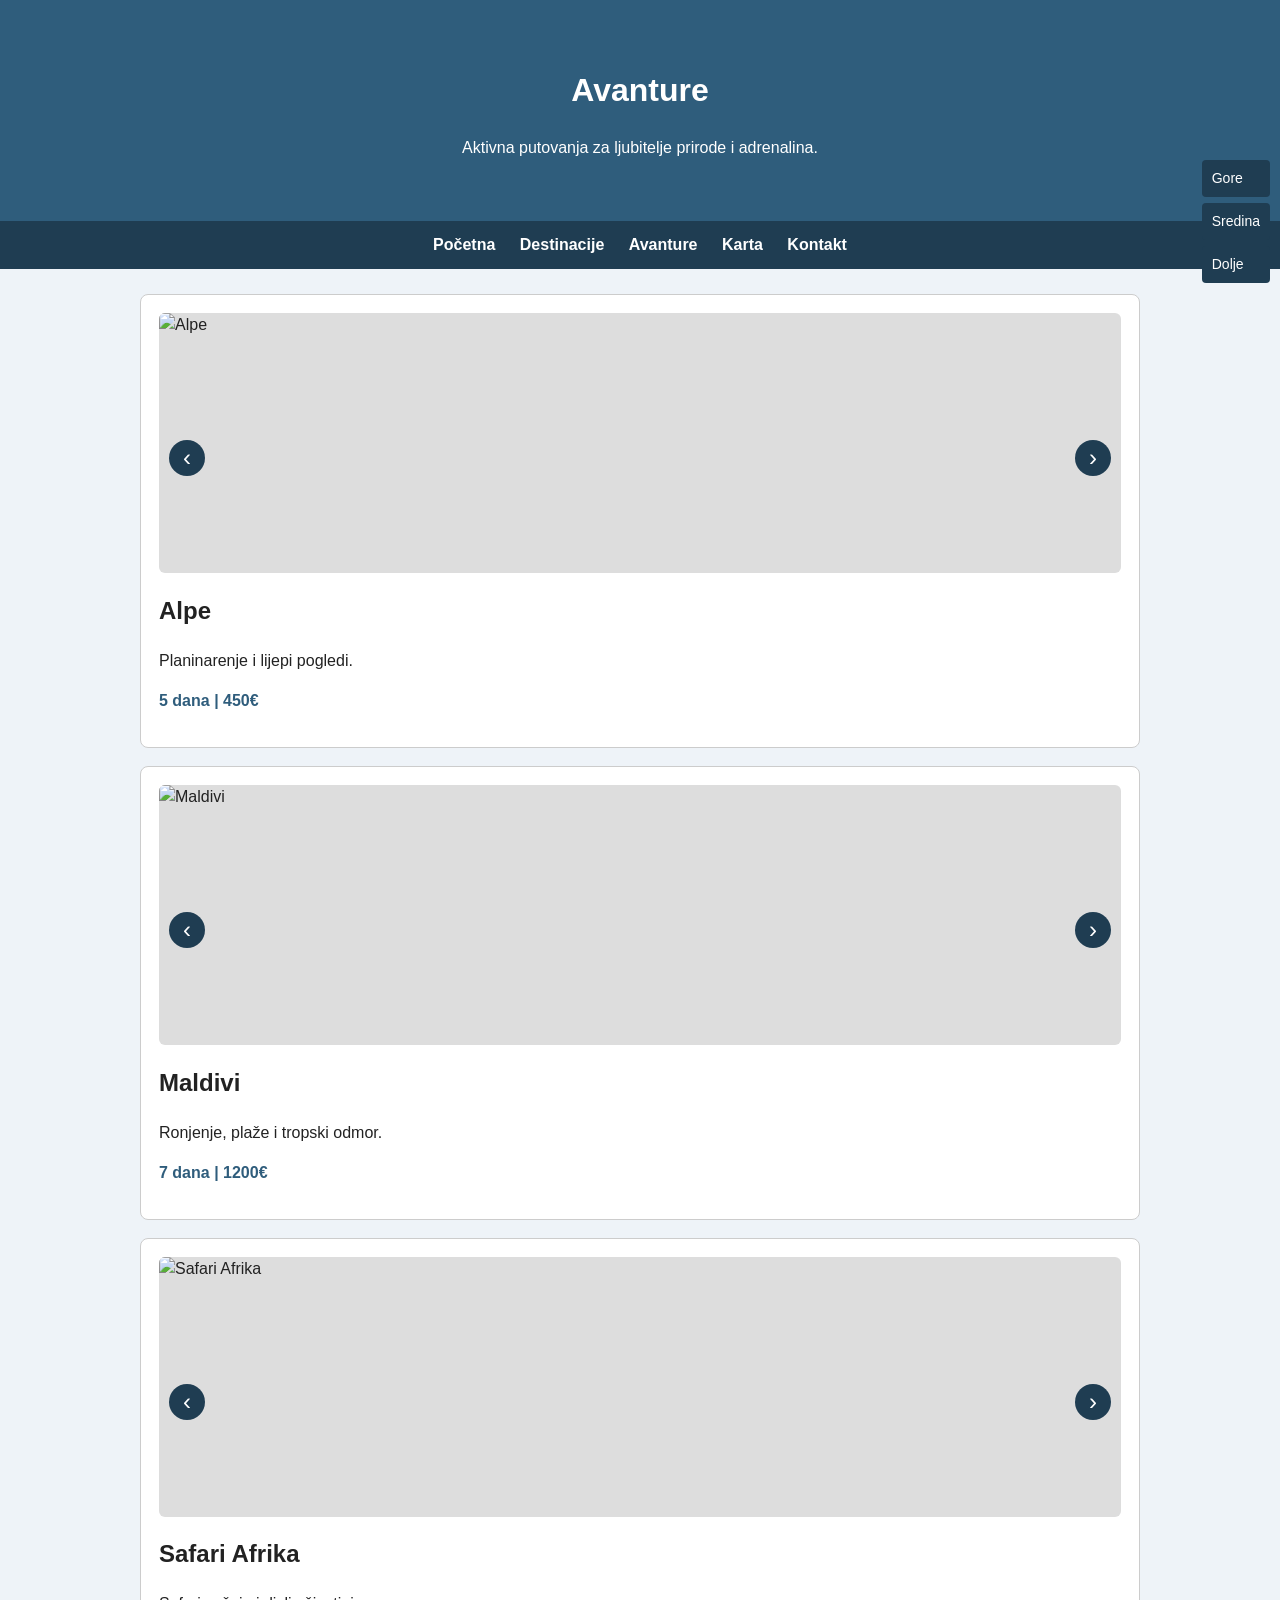
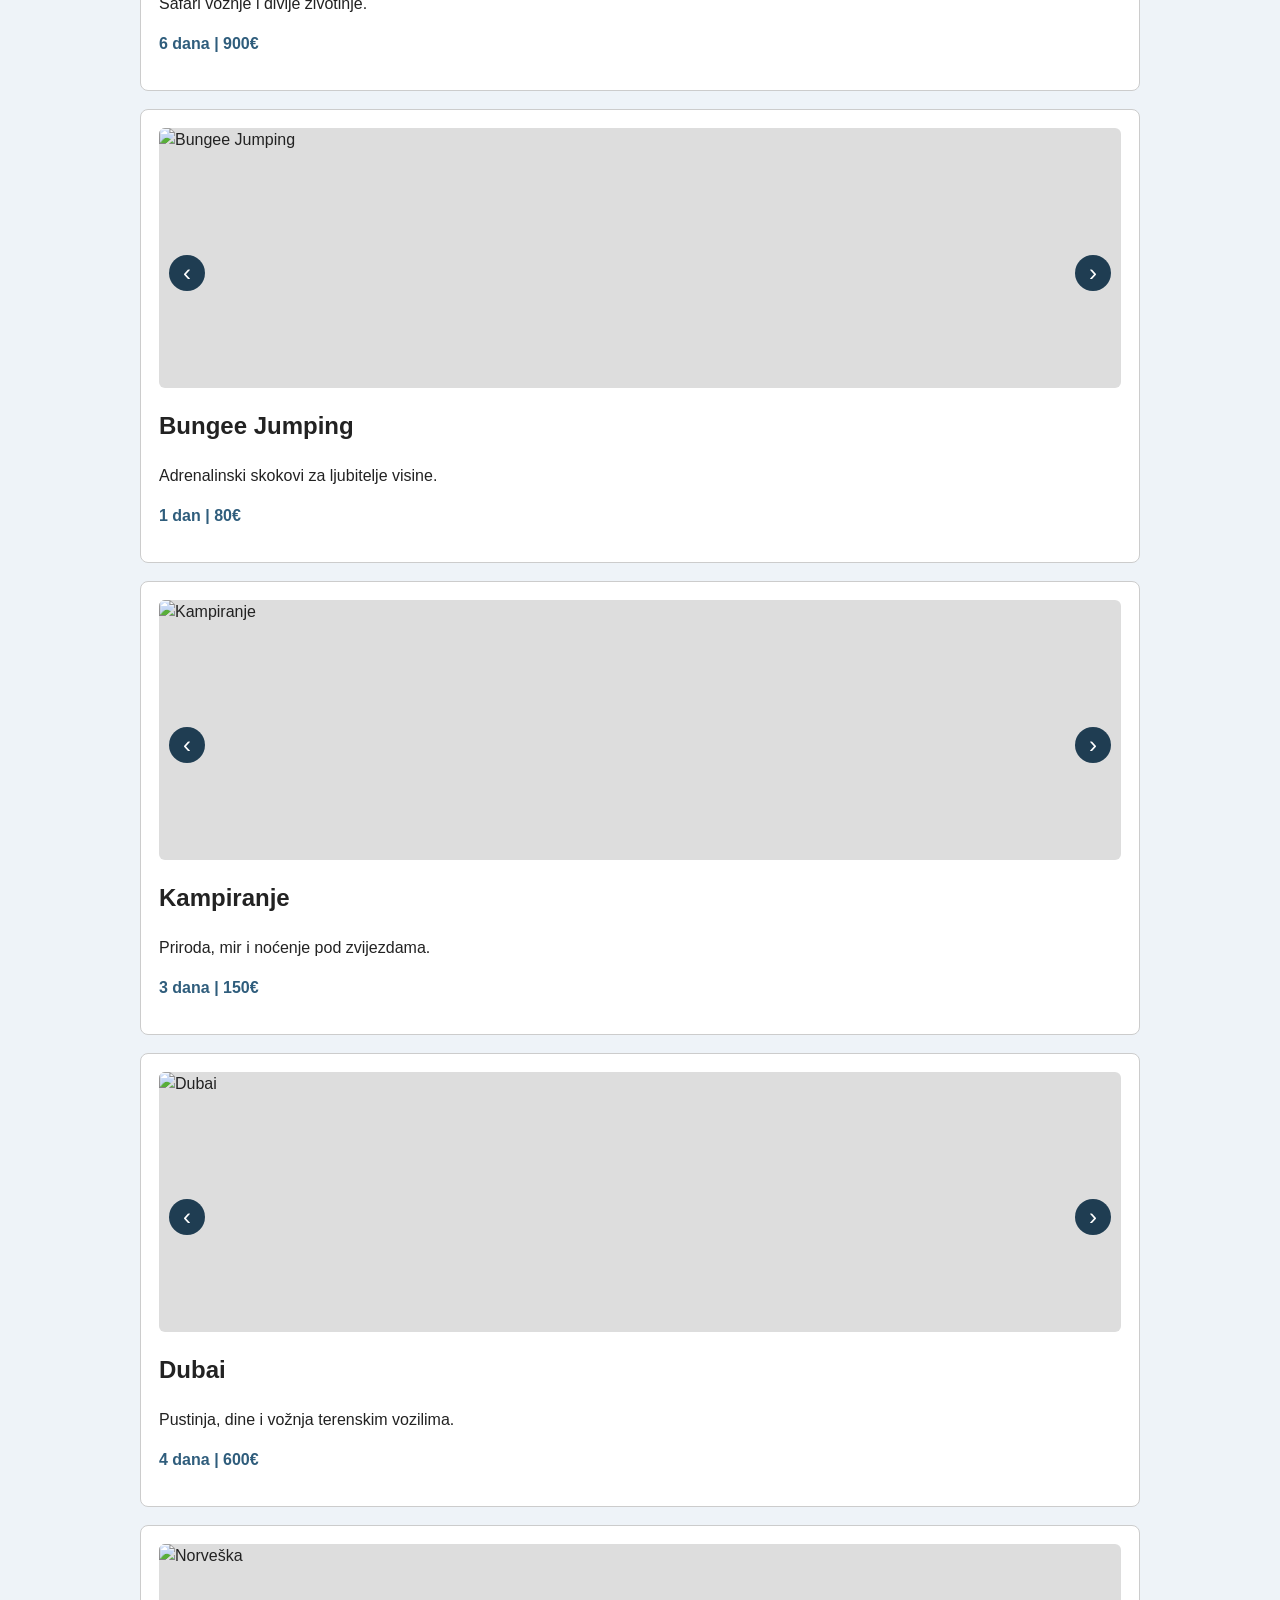
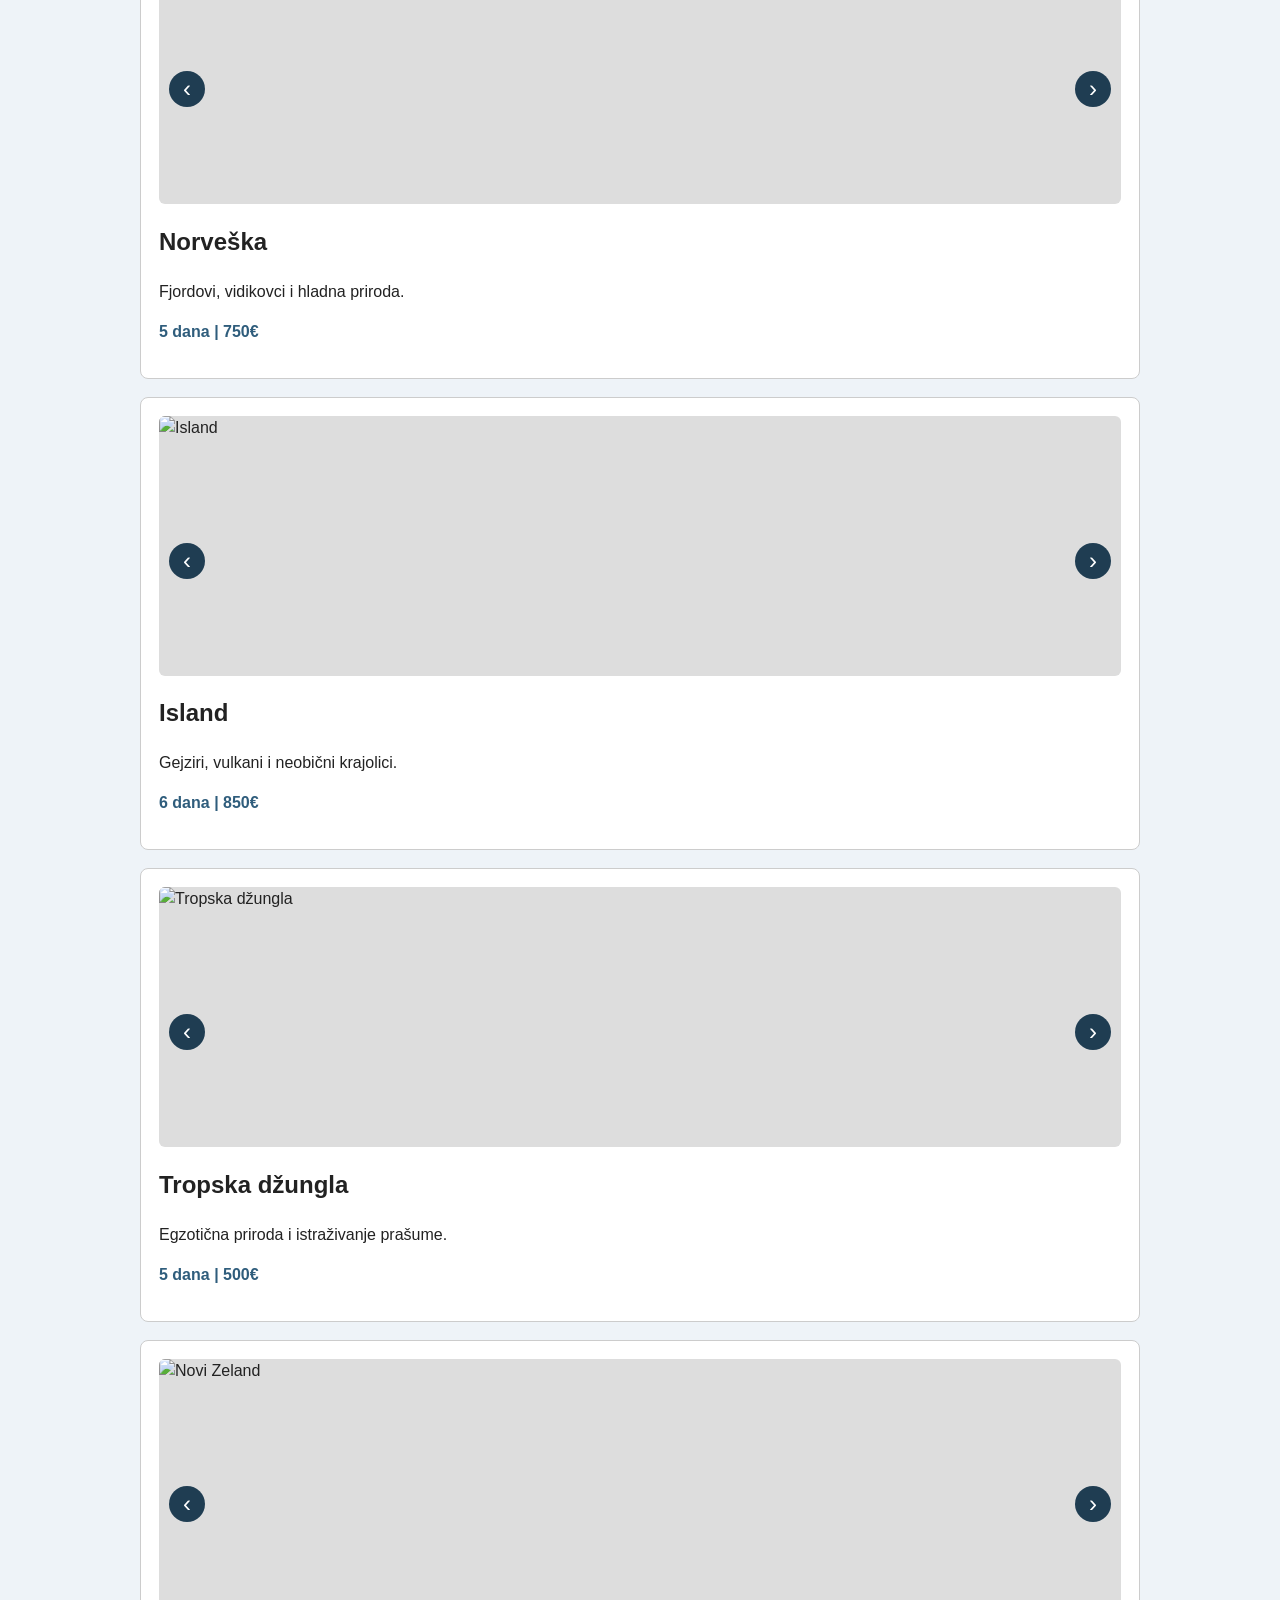
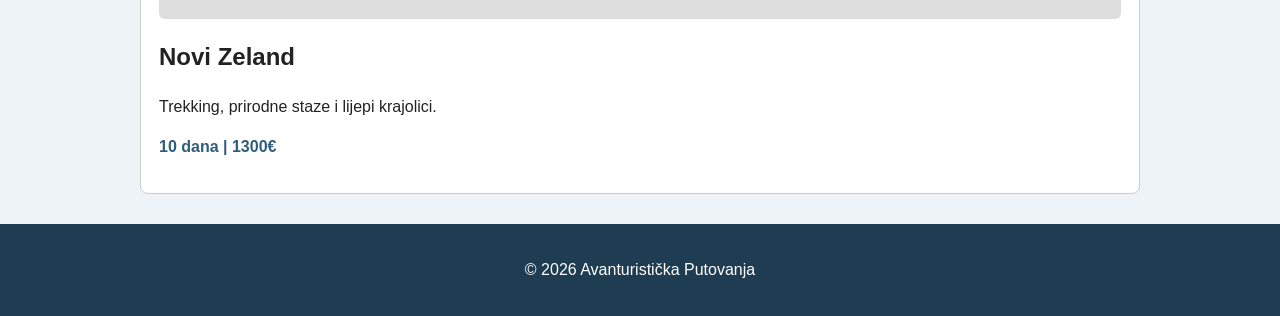
==== commit e1274358: "Add files via upload" ====
--- a/avanture.html
+++ b/avanture.html
@@ -9,21 +9,18 @@
 </head>
 <body>
 
-<aside class="side-nav">
-    <a href="#vrh">Vrh</a>
+<div class="vertical-nav">
+    <a href="#vrh">Gore</a>
     <a href="#sredina">Sredina</a>
-    <a href="#dno">Dno</a>
-</aside>
+    <a href="#dno">Dolje</a>
+</div>
 
-<header id="vrh" class="page-header adventures-header">
-    <div class="hero-content">
-        <span class="eyebrow">Aktivna putovanja</span>
-        <h1>Avanture za putnike</h1>
-        <p>Priroda, adrenalin i lokacije za one koji žele više od običnog odmora.</p>
-    </div>
+<header id="vrh">
+    <h1>Avanture</h1>
+    <p>Aktivna putovanja za ljubitelje prirode i adrenalina.</p>
 </header>
 
-<nav class="meni">
+<nav>
     <a href="index.html">Početna</a>
     <a href="destinacije.html">Destinacije</a>
     <a href="avanture.html">Avanture</a>
@@ -32,233 +29,154 @@
 </nav>
 
 <main>
-    <section class="intro">
-        <span class="eyebrow">Iskustva</span>
-        <h2>Izaberi svoj stil avanture</h2>
-        <p>Od planina i džungle do pustinje, fjordova i tropskih otoka.</p>
-    </section>
+    <article class="card">
+        <div class="slider">
+            <button type="button" onclick="changeSlide(this,-1)">‹</button>
+            <div class="slides">
+            <img src="slike/alpe.jpg" alt="Alpe" class="active">
+            <img src="slike/alpe2.jpg" alt="Alpe">
+            <img src="slike/alpe3.jpg" alt="Alpe">
+            </div>
+            <button type="button" onclick="changeSlide(this,1)">›</button>
+        </div>
+        <h2>Alpe</h2>
+        <p>Planinarenje i lijepi pogledi.</p>
+        <p class="info">5 dana | 450€</p>
+    </article>
+    <article class="card">
+        <div class="slider">
+            <button type="button" onclick="changeSlide(this,-1)">‹</button>
+            <div class="slides">
+            <img src="slike/maldivi.jpg" alt="Maldivi" class="active">
+            <img src="slike/maldivi2.jpg" alt="Maldivi">
+            <img src="slike/maldivi3.jpg" alt="Maldivi">
+            </div>
+            <button type="button" onclick="changeSlide(this,1)">›</button>
+        </div>
+        <h2>Maldivi</h2>
+        <p>Ronjenje, plaže i tropski odmor.</p>
+        <p class="info">7 dana | 1200€</p>
+    </article>
+    <article class="card">
+        <div class="slider">
+            <button type="button" onclick="changeSlide(this,-1)">‹</button>
+            <div class="slides">
+            <img src="slike/afrika.jpg" alt="Safari Afrika" class="active">
+            <img src="slike/afrika2.jpg" alt="Safari Afrika">
+            <img src="slike/afrika3.jpg" alt="Safari Afrika">
+            </div>
+            <button type="button" onclick="changeSlide(this,1)">›</button>
+        </div>
+        <h2>Safari Afrika</h2>
+        <p>Safari vožnje i divlje životinje.</p>
+        <p class="info">6 dana | 900€</p>
+    </article>
+    <article class="card">
+        <div class="slider">
+            <button type="button" onclick="changeSlide(this,-1)">‹</button>
+            <div class="slides">
+            <img src="slike/bungee.jpg" alt="Bungee Jumping" class="active">
+            <img src="slike/bungee2.jpg" alt="Bungee Jumping">
+            <img src="slike/bungee3.jpg" alt="Bungee Jumping">
+            </div>
+            <button type="button" onclick="changeSlide(this,1)">›</button>
+        </div>
+        <h2>Bungee Jumping</h2>
+        <p>Adrenalinski skokovi za ljubitelje visine.</p>
+        <p class="info">1 dan | 80€</p>
+    </article>
+    <article class="card">
+        <div class="slider">
+            <button type="button" onclick="changeSlide(this,-1)">‹</button>
+            <div class="slides">
+            <img src="slike/kamp.jpg" alt="Kampiranje" class="active">
+            <img src="slike/kamp2.jpg" alt="Kampiranje">
+            <img src="slike/kamp3.jpg" alt="Kampiranje">
+            </div>
+            <button type="button" onclick="changeSlide(this,1)">›</button>
+        </div>
+        <h2>Kampiranje</h2>
+        <p>Priroda, mir i noćenje pod zvijezdama.</p>
+        <p class="info">3 dana | 150€</p>
+    </article>
+    <div id="sredina"></div>
+    <article class="card">
+        <div class="slider">
+            <button type="button" onclick="changeSlide(this,-1)">‹</button>
+            <div class="slides">
+            <img src="slike/dubai.jpg" alt="Dubai" class="active">
+            <img src="slike/dubai2.jpg" alt="Dubai">
+            <img src="slike/dubai3.jpg" alt="Dubai">
+            </div>
+            <button type="button" onclick="changeSlide(this,1)">›</button>
+        </div>
+        <h2>Dubai</h2>
+        <p>Pustinja, dine i vožnja terenskim vozilima.</p>
+        <p class="info">4 dana | 600€</p>
+    </article>
+    <article class="card">
+        <div class="slider">
+            <button type="button" onclick="changeSlide(this,-1)">‹</button>
+            <div class="slides">
+            <img src="slike/norveska.jpg" alt="Norveška" class="active">
+            <img src="slike/norveska2.jpg" alt="Norveška">
+            <img src="slike/norveska3.jpg" alt="Norveška">
+            </div>
+            <button type="button" onclick="changeSlide(this,1)">›</button>
+        </div>
+        <h2>Norveška</h2>
+        <p>Fjordovi, vidikovci i hladna priroda.</p>
+        <p class="info">5 dana | 750€</p>
+    </article>
+    <article class="card">
+        <div class="slider">
+            <button type="button" onclick="changeSlide(this,-1)">‹</button>
+            <div class="slides">
+            <img src="slike/island.jpg" alt="Island" class="active">
+            <img src="slike/island2.jpg" alt="Island">
+            <img src="slike/island3.jpg" alt="Island">
+            </div>
+            <button type="button" onclick="changeSlide(this,1)">›</button>
+        </div>
+        <h2>Island</h2>
+        <p>Gejziri, vulkani i neobični krajolici.</p>
+        <p class="info">6 dana | 850€</p>
+    </article>
+    <article class="card">
+        <div class="slider">
+            <button type="button" onclick="changeSlide(this,-1)">‹</button>
+            <div class="slides">
+            <img src="slike/tropi.jpg" alt="Tropska džungla" class="active">
+            <img src="slike/tropi2.jpg" alt="Tropska džungla">
+            <img src="slike/tropi3.jpg" alt="Tropska džungla">
+            </div>
+            <button type="button" onclick="changeSlide(this,1)">›</button>
+        </div>
+        <h2>Tropska džungla</h2>
+        <p>Egzotična priroda i istraživanje prašume.</p>
+        <p class="info">5 dana | 500€</p>
+    </article>
+    <article class="card">
+        <div class="slider">
+            <button type="button" onclick="changeSlide(this,-1)">‹</button>
+            <div class="slides">
+            <img src="slike/zeland.jpg" alt="Novi Zeland" class="active">
+            <img src="slike/zeland2.jpg" alt="Novi Zeland">
+            <img src="slike/zeland3.jpg" alt="Novi Zeland">
+            </div>
+            <button type="button" onclick="changeSlide(this,1)">›</button>
+        </div>
+        <h2>Novi Zeland</h2>
+        <p>Trekking, prirodne staze i lijepi krajolici.</p>
+        <p class="info">10 dana | 1300€</p>
+    </article>
+</main>
 
-    <section class="container">
-        <article class="card adventure-card">
-            <div class="slideshow">
-                <button class="prev" type="button" onclick="changeSlide(this,-1)">‹</button>
-                <div class="slides">
-                <img src="slike/alpe.jpg" class="active" alt="Alpe">
-                <img src="slike/alpe2.jpg" alt="Alpe">
-                <img src="slike/alpe3.jpg" alt="Alpe">
-                </div>
-                <button class="next" type="button" onclick="changeSlide(this,1)">›</button>
-            </div>
-            <div class="card-content">
-                <h2>Alpe</h2>
-                <p>Planinarenje i spektakularni pogledi.</p>
-                <div class="info">
-                    <span>5 dana</span>
-                    <span>450€</span>
-                </div>
-                <iframe src="https://www.google.com/maps?q=45.9763,7.6586&output=embed" loading="lazy"></iframe>
-            </div>
-        </article>
-
-        <article class="card adventure-card">
-            <div class="slideshow">
-                <button class="prev" type="button" onclick="changeSlide(this,-1)">‹</button>
-                <div class="slides">
-                <img src="slike/maldivi.jpg" class="active" alt="Maldivi">
-                <img src="slike/maldivi2.jpg" alt="Maldivi">
-                <img src="slike/maldivi3.jpg" alt="Maldivi">
-                </div>
-                <button class="next" type="button" onclick="changeSlide(this,1)">›</button>
-            </div>
-            <div class="card-content">
-                <h2>Maldivi</h2>
-                <p>Ronjenje, plaže i tropski odmor.</p>
-                <div class="info">
-                    <span>7 dana</span>
-                    <span>1200€</span>
-                </div>
-                <iframe src="https://www.google.com/maps?q=4.1755,73.5093&output=embed" loading="lazy"></iframe>
-            </div>
-        </article>
-
-        <article class="card adventure-card">
-            <div class="slideshow">
-                <button class="prev" type="button" onclick="changeSlide(this,-1)">‹</button>
-                <div class="slides">
-                <img src="slike/afrika.jpg" class="active" alt="Safari Afrika">
-                <img src="slike/afrika2.jpg" alt="Safari Afrika">
-                <img src="slike/afrika3.jpg" alt="Safari Afrika">
-                </div>
-                <button class="next" type="button" onclick="changeSlide(this,1)">›</button>
-            </div>
-            <div class="card-content">
-                <h2>Safari Afrika</h2>
-                <p>Safari vožnje i susret s divljim životinjama.</p>
-                <div class="info">
-                    <span>6 dana</span>
-                    <span>900€</span>
-                </div>
-                <iframe src="https://www.google.com/maps?q=-1.4061,35.0086&output=embed" loading="lazy"></iframe>
-            </div>
-        </article>
-
-        <article class="card adventure-card">
-            <div class="slideshow">
-                <button class="prev" type="button" onclick="changeSlide(this,-1)">‹</button>
-                <div class="slides">
-                <img src="slike/bungee.jpg" class="active" alt="Bungee Jumping">
-                <img src="slike/bungee2.jpg" alt="Bungee Jumping">
-                <img src="slike/bungee3.jpg" alt="Bungee Jumping">
-                </div>
-                <button class="next" type="button" onclick="changeSlide(this,1)">›</button>
-            </div>
-            <div class="card-content">
-                <h2>Bungee Jumping</h2>
-                <p>Adrenalinski skokovi za ljubitelje visine.</p>
-                <div class="info">
-                    <span>1 dan</span>
-                    <span>80€</span>
-                </div>
-                <iframe src="https://www.google.com/maps?q=-45.0220,168.7770&output=embed" loading="lazy"></iframe>
-            </div>
-        </article>
-
-        <article class="card adventure-card">
-            <div class="slideshow">
-                <button class="prev" type="button" onclick="changeSlide(this,-1)">‹</button>
-                <div class="slides">
-                <img src="slike/kamp.jpg" class="active" alt="Kampiranje">
-                <img src="slike/kamp2.jpg" alt="Kampiranje">
-                <img src="slike/kamp3.jpg" alt="Kampiranje">
-                </div>
-                <button class="next" type="button" onclick="changeSlide(this,1)">›</button>
-            </div>
-            <div class="card-content">
-                <h2>Kampiranje</h2>
-                <p>Priroda, mir i noćenje pod zvijezdama.</p>
-                <div class="info">
-                    <span>3 dana</span>
-                    <span>150€</span>
-                </div>
-                <iframe src="https://www.google.com/maps?q=47.5615,13.6495&output=embed" loading="lazy"></iframe>
-            </div>
-        </article>
-
-        <div id="sredina"></div>
-
-        <article class="card adventure-card">
-            <div class="slideshow">
-                <button class="prev" type="button" onclick="changeSlide(this,-1)">‹</button>
-                <div class="slides">
-                <img src="slike/dubai.jpg" class="active" alt="Dubai">
-                <img src="slike/dubai2.jpg" alt="Dubai">
-                <img src="slike/dubai3.jpg" alt="Dubai">
-                </div>
-                <button class="next" type="button" onclick="changeSlide(this,1)">›</button>
-            </div>
-            <div class="card-content">
-                <h2>Dubai</h2>
-                <p>Pustinja, dine i vožnja terenskim vozilima.</p>
-                <div class="info">
-                    <span>4 dana</span>
-                    <span>600€</span>
-                </div>
-                <iframe src="https://www.google.com/maps?q=24.8667,55.3860&output=embed" loading="lazy"></iframe>
-            </div>
-        </article>
-
-        <article class="card adventure-card">
-            <div class="slideshow">
-                <button class="prev" type="button" onclick="changeSlide(this,-1)">‹</button>
-                <div class="slides">
-                <img src="slike/norveska.jpg" class="active" alt="Norveška">
-                <img src="slike/norveska2.jpg" alt="Norveška">
-                <img src="slike/norveska3.jpg" alt="Norveška">
-                </div>
-                <button class="next" type="button" onclick="changeSlide(this,1)">›</button>
-            </div>
-            <div class="card-content">
-                <h2>Norveška</h2>
-                <p>Fjordovi, vidikovci i hladna priroda.</p>
-                <div class="info">
-                    <span>5 dana</span>
-                    <span>750€</span>
-                </div>
-                <iframe src="https://www.google.com/maps?q=62.1049,7.2057&output=embed" loading="lazy"></iframe>
-            </div>
-        </article>
-
-        <article class="card adventure-card">
-            <div class="slideshow">
-                <button class="prev" type="button" onclick="changeSlide(this,-1)">‹</button>
-                <div class="slides">
-                <img src="slike/island.jpg" class="active" alt="Island">
-                <img src="slike/island2.jpg" alt="Island">
-                <img src="slike/island3.jpg" alt="Island">
-                </div>
-                <button class="next" type="button" onclick="changeSlide(this,1)">›</button>
-            </div>
-            <div class="card-content">
-                <h2>Island</h2>
-                <p>Gejziri, vulkani i neobični krajolici.</p>
-                <div class="info">
-                    <span>6 dana</span>
-                    <span>850€</span>
-                </div>
-                <iframe src="https://www.google.com/maps?q=64.3136,-20.3024&output=embed" loading="lazy"></iframe>
-            </div>
-        </article>
-
-        <article class="card adventure-card">
-            <div class="slideshow">
-                <button class="prev" type="button" onclick="changeSlide(this,-1)">‹</button>
-                <div class="slides">
-                <img src="slike/tropi.jpg" class="active" alt="Tropska džungla">
-                <img src="slike/tropi2.jpg" alt="Tropska džungla">
-                <img src="slike/tropi3.jpg" alt="Tropska džungla">
-                </div>
-                <button class="next" type="button" onclick="changeSlide(this,1)">›</button>
-            </div>
-            <div class="card-content">
-                <h2>Tropska džungla</h2>
-                <p>Egzotična priroda i istraživanje prašume.</p>
-                <div class="info">
-                    <span>5 dana</span>
-                    <span>500€</span>
-                </div>
-                <iframe src="https://www.google.com/maps?q=9.3927,-84.1400&output=embed" loading="lazy"></iframe>
-            </div>
-        </article>
-
-        <article class="card adventure-card">
-            <div class="slideshow">
-                <button class="prev" type="button" onclick="changeSlide(this,-1)">‹</button>
-                <div class="slides">
-                <img src="slike/zeland.jpg" class="active" alt="Novi Zeland">
-                <img src="slike/zeland2.jpg" alt="Novi Zeland">
-                <img src="slike/zeland3.jpg" alt="Novi Zeland">
-                </div>
-                <button class="next" type="button" onclick="changeSlide(this,1)">›</button>
-            </div>
-            <div class="card-content">
-                <h2>Novi Zeland</h2>
-                <p>Filmski pejzaži, trekking i prirodne staze.</p>
-                <div class="info">
-                    <span>10 dana</span>
-                    <span>1300€</span>
-                </div>
-                <iframe src="https://www.google.com/maps?q=-44.8710,167.9090&output=embed" loading="lazy"></iframe>
-            </div>
-        </article>
-        <div id="dno"></div>
-    </section>
-</main>
+<footer id="dno">
+    <p>© 2026 Avanturistička Putovanja</p>
+</footer>
 
 <script src="script.js"></script>
 
-<footer>
-    <p>© 2026 Avanturistička Putovanja</p>
-</footer>
-
 </body>
 </html>
--- a/styles.css
+++ b/styles.css
@@ -1,677 +1,217 @@
-@import url('https://fonts.googleapis.com/css2?family=Inter:wght@300;400;500;600;700;800;900&display=swap');
-
-:root{
-    --bg:#07111f;
-    --surface:#0f1b2d;
-    --card:rgba(255,255,255,0.08);
-    --text:#f8fafc;
-    --muted:#a8b3c7;
-    --primary:#38bdf8;
-    --primary-dark:#2563eb;
-    --border:rgba(255,255,255,0.14);
-    --shadow:0 24px 70px rgba(0,0,0,0.42);
-}
-
-*{
+{
+    box-sizing:border-box;
+}
+
+
+
+body{
     margin:0;
+    font-family:Arial,sans-serif;
+    background:#eef3f8;
+    color:#222;
+    line-height:1.5;
+}
+
+.contact-page{
+    background:linear-gradient(rgba(238,243,248,0.75),rgba(238,243,248,0.75)),url("slike/pozadina.jpg") center/cover fixed no-repeat;
+}
+
+
+header{
+    background:#2f5d7c;
+    color:white;
+    text-align:center;
+    padding:45px 20px;
+}
+
+nav{
+    background:#1f3d52;
+    text-align:center;
+    padding:12px;
+}
+
+nav a{
+    color:white;
+    text-decoration:none;
+    margin:0 10px;
+    font-weight:bold;
+}
+
+nav a:hover{
+    text-decoration:underline;
+}
+
+main{
+    width:90%;
+    max-width:1000px;
+    margin:25px auto;
+}
+
+section{
+    margin-bottom:25px;
+}
+
+.card,
+.box{
+    background:white;
+    border:1px solid #ccc;
+    padding:18px;
+    margin-bottom:18px;
+    border-radius:8px;
+}
+
+.card img{
+    width:100%;
+    max-height:260px;
+    object-fit:cover;
+    border-radius:6px;
+}
+
+.slider{
+    position:relative;
+    height:260px;
+    margin-bottom:12px;
+    overflow:hidden;
+    border-radius:6px;
+    background:#ddd;
+}
+
+.slides,
+.slides img{
+    width:100%;
+    height:100%;
+}
+
+.slides img{
+    display:none;
+    max-height:none;
+    border-radius:0;
+}
+
+.slides img.active{
+    display:block;
+}
+
+.slider button{
+    position:absolute;
+    top:50%;
+    z-index:2;
+    transform:translateY(-50%);
+    width:36px;
+    height:36px;
     padding:0;
-    box-sizing:border-box;
-}
-
-html{
-    scroll-behavior:smooth;
-}
-
-body{
-    min-height:100vh;
-    font-family:'Inter',sans-serif;
-    background:
-        radial-gradient(circle at top left, rgba(56,189,248,0.18), transparent 34%),
-        radial-gradient(circle at top right, rgba(245,158,11,0.12), transparent 28%),
-        linear-gradient(180deg, #07111f, #0a1424 42%, #050914);
-    color:var(--text);
-    line-height:1.7;
-}
-
-img{
-    max-width:100%;
-    display:block;
-}
-
-header{
-    position:relative;
-    min-height:88vh;
-    display:flex;
-    align-items:center;
-    justify-content:center;
-    text-align:center;
-    overflow:hidden;
-    padding:32px;
-    background:url("slike/pozadina.jpg") center/cover no-repeat;
-}
-
-header::before{
-    content:"";
-    position:absolute;
-    inset:0;
-    background:
-        linear-gradient(180deg, rgba(2,6,23,0.45), rgba(7,17,31,0.96)),
-        radial-gradient(circle at center, rgba(56,189,248,0.18), transparent 42%);
-}
-
-.page-header{
-    min-height:64vh;
-}
-
-.hero-content{
-    position:relative;
-    z-index:1;
-    max-width:950px;
-    animation:fadeUp 0.7s ease both;
-}
-
-.eyebrow{
-    display:inline-flex;
-    margin-bottom:16px;
-    padding:7px 14px;
-    border:1px solid rgba(255,255,255,0.18);
-    border-radius:999px;
-    background:rgba(255,255,255,0.08);
-    color:#dbeafe;
-    font-size:13px;
-    font-weight:700;
-    letter-spacing:0.08em;
-    text-transform:uppercase;
-    backdrop-filter:blur(12px);
-}
-
-header h1{
-    margin-bottom:18px;
-    font-size:clamp(42px,7vw,86px);
-    font-weight:900;
-    letter-spacing:-0.06em;
-    line-height:0.98;
-}
-
-header p{
-    max-width:720px;
-    margin:0 auto;
-    color:#d7e3f5;
-    font-size:clamp(16px,2vw,21px);
-}
-
-.hero-actions{
-    display:flex;
-    justify-content:center;
-    flex-wrap:wrap;
-    gap:14px;
-    margin-top:30px;
-}
-
-.btn,
-button{
-    display:inline-flex;
-    align-items:center;
-    justify-content:center;
-    width:max-content;
-    padding:12px 20px;
     border:0;
-    border-radius:999px;
-    background:linear-gradient(135deg, var(--primary), var(--primary-dark));
-    color:white;
-    text-decoration:none;
-    font-family:inherit;
-    font-size:14px;
-    font-weight:800;
+    border-radius:50%;
+    background:#1f3d52;
+    color:white;
+    font-size:24px;
     cursor:pointer;
-    transition:0.25s ease;
-    box-shadow:0 15px 35px rgba(37,99,235,0.32);
-}
-
-.btn-light{
-    background:rgba(255,255,255,0.1);
-    border:1px solid rgba(255,255,255,0.2);
-    box-shadow:none;
-}
-
-.btn:hover,
-button:hover{
-    transform:translateY(-3px);
-    box-shadow:0 20px 45px rgba(56,189,248,0.35);
-}
-
-.meni{
-    position:sticky;
-    top:0;
-    z-index:1000;
-    display:flex;
-    justify-content:center;
-    flex-wrap:wrap;
-    gap:10px;
-    padding:14px 20px;
-    background:rgba(5,12,23,0.84);
-    border-bottom:1px solid var(--border);
-    backdrop-filter:blur(18px);
-}
-
-.meni a{
-    color:var(--text);
-    text-decoration:none;
-    padding:9px 17px;
-    border-radius:999px;
-    font-size:14px;
-    font-weight:700;
-    transition:0.25s ease;
-}
-
-.meni a:hover{
-    background:linear-gradient(135deg, var(--primary), var(--primary-dark));
-    color:white;
-    box-shadow:0 10px 25px rgba(37,99,235,0.28);
-}
-
-.intro{
-    width:90%;
-    max-width:1050px;
-    margin:82px auto 30px;
-    padding:48px 34px;
-    text-align:center;
-    background:linear-gradient(145deg, rgba(255,255,255,0.105), rgba(255,255,255,0.04));
-    border:1px solid var(--border);
-    border-radius:30px;
-    box-shadow:var(--shadow);
-    backdrop-filter:blur(14px);
-}
-
-.intro h2{
-    margin-bottom:14px;
-    font-size:clamp(28px,4vw,44px);
-    line-height:1.1;
-}
-
-.intro p{
-    max-width:790px;
-    margin:0 auto;
-    color:var(--muted);
-}
-
-.container{
-    width:90%;
-    max-width:1220px;
-    margin:60px auto 0;
-    display:flex;
-    flex-direction:column;
-    gap:34px;
+}
+
+.slider button:first-child{
+    left:10px;
+}
+
+.slider button:last-child{
+    right:10px;
+}
+
+.info{
+    font-weight:bold;
+    color:#2f5d7c;
 }
 
 .grid{
     display:grid;
-    grid-template-columns:repeat(2, minmax(0, 1fr));
-    gap:24px;
-}
-
-.stats{
-    width:90%;
-    max-width:900px;
-    margin:0 auto;
-    display:grid;
-    grid-template-columns:repeat(3, 1fr);
+    grid-template-columns:repeat(auto-fit,minmax(230px,1fr));
     gap:18px;
 }
 
-.stats div,
-.text-card,
-.card,
-.table-card,
-.contact-box,
-.success-box{
-    background:linear-gradient(145deg, rgba(255,255,255,0.105), rgba(255,255,255,0.04));
-    border:1px solid var(--border);
-    border-radius:28px;
-    box-shadow:0 18px 50px rgba(0,0,0,0.28);
-    backdrop-filter:blur(14px);
-}
-
-.stats div{
-    padding:24px;
-    text-align:center;
-}
-
-.stats strong{
-    display:block;
-    font-size:40px;
-    line-height:1;
-}
-
-.stats span{
-    color:var(--muted);
-    font-weight:700;
-}
-
-.text-card{
-    padding:28px;
-}
-
-.text-card h2,
-.card h2,
-.table-card h2,
-.contact-box h2,
-.success-box h1{
-    font-size:clamp(24px,3vw,32px);
-    line-height:1.15;
-    letter-spacing:-0.03em;
-}
-
-.text-card p,
-.card p,
-.success-box p{
-    margin-top:12px;
-    color:var(--muted);
-    font-size:15px;
-}
-
-.text-link{
-    display:inline-flex;
-    margin-top:18px;
-    color:#bae6fd;
-    text-decoration:none;
-    font-weight:800;
-}
-
-.text-link:hover{
-    color:white;
-}
-
-.card{
-    display:grid;
-    grid-template-columns:1.08fr 0.92fr;
-    gap:24px;
-    padding:20px;
-    transition:0.3s ease;
-}
-
-.card:hover{
-    transform:translateY(-7px);
-    border-color:rgba(56,189,248,0.48);
-    box-shadow:0 28px 70px rgba(0,0,0,0.43);
-}
-
-.slideshow{
-    position:relative;
-    min-height:290px;
-    border-radius:22px;
-    overflow:hidden;
-    background:#020617;
-}
-
-.slides,
-.slides img{
-    width:100%;
-    height:100%;
-}
-
-.slides img{
-    position:absolute;
-    inset:0;
-    display:none;
-    object-fit:cover;
-}
-
-.slides img.active{
-    display:block;
-    animation:fade 0.35s ease both;
-}
-
-.prev,
-.next{
-    position:absolute;
-    top:50%;
-    z-index:3;
-    width:42px;
-    height:42px;
-    padding:0;
-    transform:translateY(-50%);
-    background:rgba(2,6,23,0.58);
-    border:1px solid rgba(255,255,255,0.2);
-    box-shadow:none;
-}
-
-.prev:hover,
-.next:hover{
-    transform:translateY(-50%) scale(1.08);
-}
-
-.prev{
-    left:14px;
-}
-
-.next{
-    right:14px;
-}
-
-.card-content{
-    display:flex;
-    flex-direction:column;
-    justify-content:center;
-    gap:14px;
-    padding:6px 4px;
-}
-
-.info{
-    display:flex;
-    flex-wrap:wrap;
-    gap:10px;
-}
-
-.info span{
-    padding:7px 12px;
-    border:1px solid rgba(255,255,255,0.14);
-    border-radius:999px;
-    background:rgba(255,255,255,0.075);
-    color:#e2e8f0;
-    font-size:13px;
-    font-weight:700;
-}
-
-iframe{
-    width:100%;
-    height:155px;
-    border:0;
-    border-radius:18px;
-    filter:saturate(0.9) contrast(1.02);
-}
-
-.table-card{
-    padding:28px;
-    overflow:hidden;
-}
-
-.table-card h2{
-    margin-bottom:18px;
-}
-
 table{
     width:100%;
-    border-collapse:separate;
-    border-spacing:0;
-    overflow:hidden;
-    border-radius:18px;
-    background:rgba(255,255,255,0.05);
+    border-collapse:collapse;
+    background:white;
 }
 
 th,
 td{
-    padding:16px;
+    border:1px solid #bbb;
+    padding:10px;
     text-align:left;
-    border-bottom:1px solid rgba(255,255,255,0.1);
 }
 
 th{
-    background:rgba(56,189,248,0.14);
-    color:white;
-    font-size:14px;
-    text-transform:uppercase;
-    letter-spacing:0.06em;
-}
-
-td{
-    color:var(--muted);
-}
-
-tr:last-child td{
-    border-bottom:0;
-}
-
-.contact-box{
-    width:90%;
-    max-width:640px;
-    margin:85px auto 0;
-    padding:34px;
-}
-
-.contact-box h2{
-    text-align:center;
-    margin-bottom:24px;
+    background:#d6e4ef;
+}
+
+form{
+    max-width:600px;
+    margin:auto;
 }
 
 label{
     display:block;
-    margin:13px 0 7px;
-    color:#dbeafe;
-    font-size:14px;
-    font-weight:700;
+    margin-top:12px;
 }
 
 input,
 textarea{
     width:100%;
-    padding:14px 15px;
-    border:1px solid var(--border);
-    border-radius:16px;
-    background:rgba(2,6,23,0.4);
-    color:var(--text);
-    outline:none;
-    font:inherit;
-    transition:0.25s ease;
+    padding:10px;
+    border:1px solid #999;
+    border-radius:5px;
 }
 
 textarea{
-    min-height:145px;
-    resize:vertical;
-}
-
-input:focus,
-textarea:focus{
-    border-color:var(--primary);
-    box-shadow:0 0 0 4px rgba(56,189,248,0.12);
-}
-
-.contact-box button{
-    width:100%;
-    margin-top:18px;
-}
-
-.map-page{
-    width:90%;
-    max-width:1220px;
-    margin:0 auto;
-}
-
-.map-page .intro{
-    width:100%;
-    margin:70px 0 28px;
+    min-height:120px;
+}
+
+button,
+.btn{
+    display:inline-block;
+    background:#2f5d7c;
+    color:white;
+    border:0;
+    padding:10px 18px;
+    margin-top:15px;
+    border-radius:5px;
+    text-decoration:none;
+    cursor:pointer;
 }
 
 #map{
-    width:100%;
-    height:72vh;
-    min-height:520px;
-    border-radius:28px;
-    overflow:hidden;
-    border:1px solid var(--border);
-    box-shadow:var(--shadow);
-    margin-bottom:30px;
-}
-
-.leaflet-popup-content-wrapper,
-.leaflet-popup-tip{
-    background:#0f172a;
-    color:white;
-}
-
-.side-nav{
+    height:500px;
+    border:1px solid #999;
+}
+
+.vertical-nav{
     position:fixed;
-    right:22px;
-    top:50%;
-    z-index:2000;
-    display:flex;
-    flex-direction:column;
-    gap:12px;
-    transform:translateY(-50%);
-}
-
-.side-nav a{
+    right:10px;
+    top:160px;
+    z-index:10;
+}
+
+.vertical-nav a{
+    display:block;
+    background:#1f3d52;
     color:white;
     text-decoration:none;
-    font-size:13px;
-    font-weight:700;
-    padding:11px 14px;
-    border-radius:999px;
-    background:rgba(15,23,42,0.78);
-    border:1px solid rgba(255,255,255,0.15);
-    backdrop-filter:blur(12px);
-    box-shadow:0 10px 25px rgba(0,0,0,0.28);
-    transition:0.25s ease;
-}
-
-.side-nav a:hover{
-    background:linear-gradient(135deg, var(--primary), var(--primary-dark));
-    transform:translateX(-5px);
-    box-shadow:0 14px 34px rgba(56,189,248,0.42);
+    padding:8px 10px;
+    margin-bottom:6px;
+    border-radius:4px;
+    font-size:14px;
 }
 
 #vrh,
 #sredina,
 #dno{
-    scroll-margin-top:100px;
-}
-
-.success-page{
-    min-height:100vh;
-    display:flex;
-    align-items:center;
-    justify-content:center;
-    padding:30px;
-    background:
-        linear-gradient(rgba(0,0,0,0.65), rgba(8,17,31,0.95)),
-        url("slike/pozadina.jpg") center/cover no-repeat;
-}
-
-.success-box{
-    width:100%;
-    max-width:650px;
-    padding:45px 35px;
+    scroll-margin-top:20px;
+}
+
+footer{
+    background:#1f3d52;
+    color:white;
     text-align:center;
-}
-
-footer{
-    margin-top:72px;
-    padding:34px 20px;
-    text-align:center;
-    color:var(--muted);
-    background:#030712;
-    border-top:1px solid var(--border);
-}
-
-@keyframes fadeUp{
-    from{
-        opacity:0;
-        transform:translateY(20px);
-    }
-    to{
-        opacity:1;
-        transform:translateY(0);
-    }
-}
-
-@keyframes fade{
-    from{
-        opacity:0.55;
-    }
-    to{
-        opacity:1;
-    }
-}
-
-@media(max-width:900px){
-    header{
-        min-height:76vh;
-    }
-
-    .card{
-        grid-template-columns:1fr;
-    }
-
-    .slideshow{
-        min-height:245px;
-    }
-
-    .grid,
-    .stats{
-        grid-template-columns:1fr;
-    }
-
-    .intro{
-        margin-top:56px;
-        padding:36px 24px;
-    }
-}
-
-@media(max-width:620px){
-    header{
-        padding:24px 18px;
-    }
-
-    .meni{
-        justify-content:flex-start;
-        flex-wrap:nowrap;
-        overflow-x:auto;
-        padding:12px;
-    }
-
-    .meni a{
-        white-space:nowrap;
-    }
-
-    .container,
-    .map-page{
-        width:92%;
-    }
-
-    .card,
-    .table-card,
-    .contact-box,
-    .text-card{
-        border-radius:22px;
-    }
-
-    .card{
-        padding:14px;
-    }
-
-    .text-card,
-    .table-card,
-    .contact-box{
-        padding:22px;
-    }
-
-    .slideshow{
-        min-height:220px;
-        border-radius:18px;
-    }
-
-    th,
-    td{
-        padding:12px;
-        font-size:13px;
-    }
-
-    .hero-actions,
-    .btn{
-        width:100%;
-    }
-
-    #map{
-        min-height:420px;
-    }
-
-    .side-nav{
-        right:10px;
-        gap:8px;
-    }
-
-    .side-nav a{
-        font-size:11px;
-        padding:9px 10px;
-    }
-}
+    padding:18px;
+    margin-top:30px;
+}
